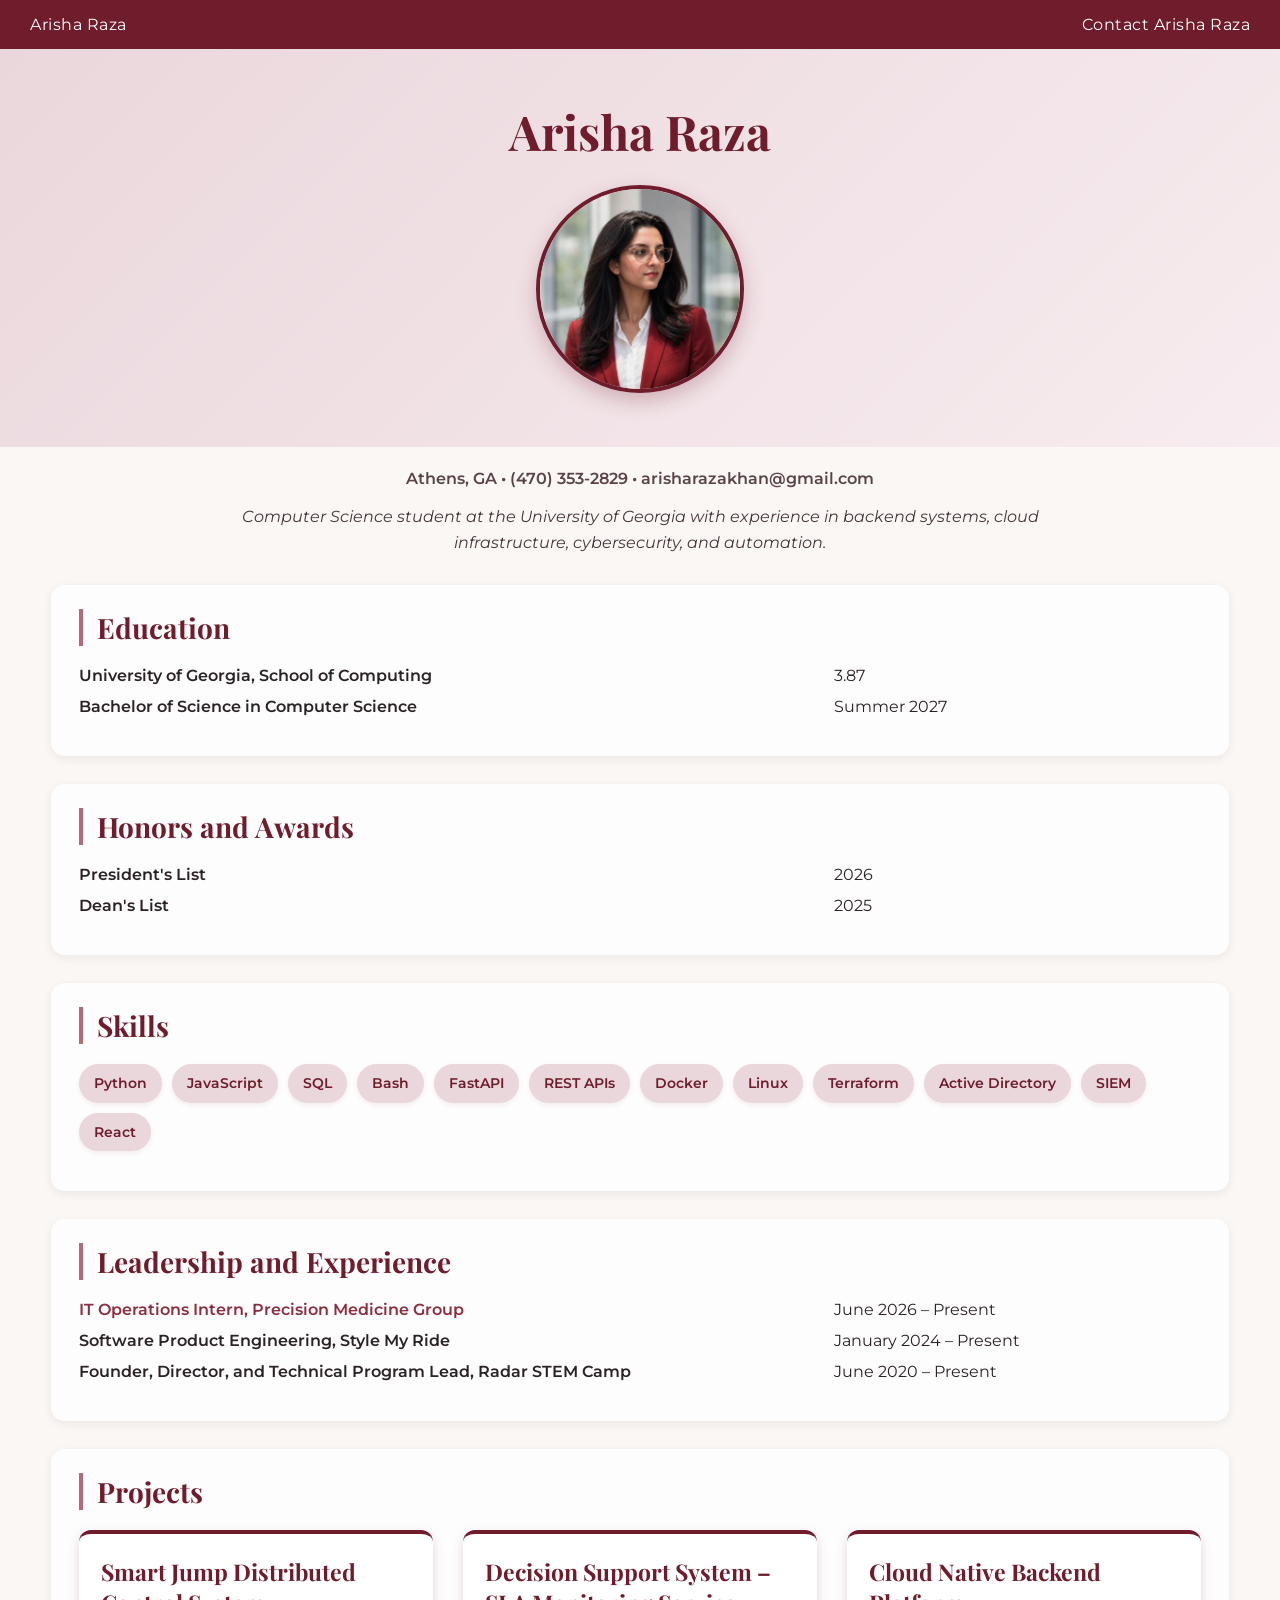
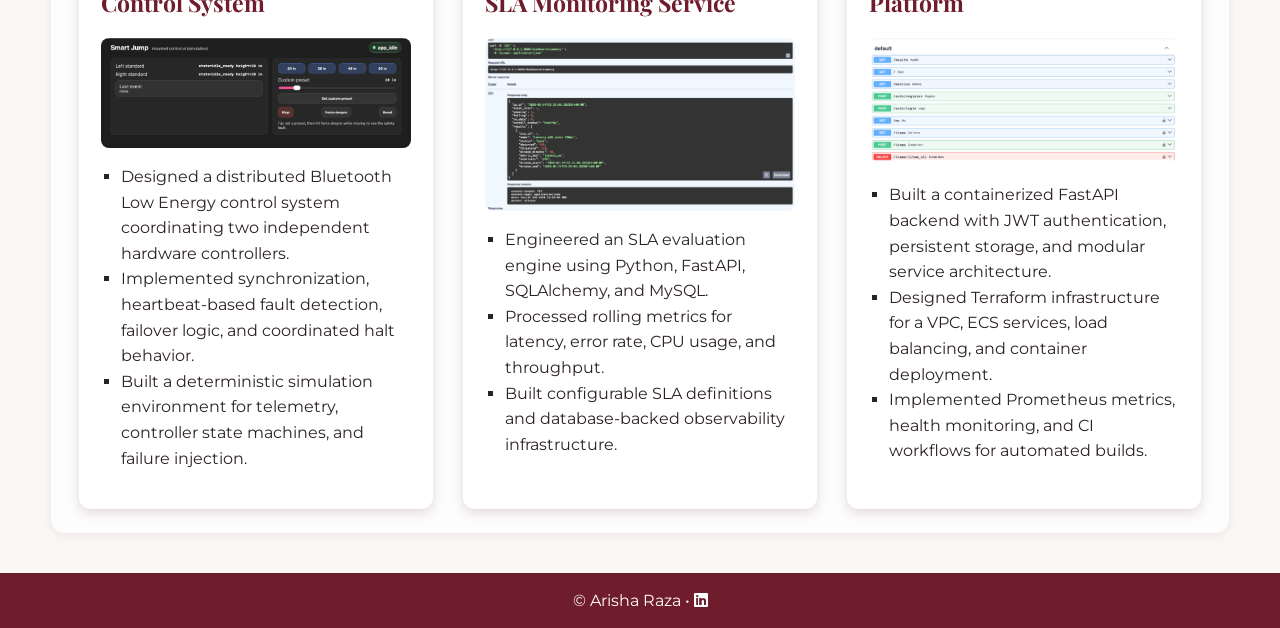
==== index.html @ 4e1336c7 "Publish personal CV website" ====
<!DOCTYPE html>
<html lang="en">

<head>
  <meta charset="UTF-8" />
  <meta name="viewport" content="width=device-width, initial-scale=1.0" />

  <link rel="stylesheet" href="css/style.css" />

  <link
    rel="stylesheet"
    href="https://cdnjs.cloudflare.com/ajax/libs/font-awesome/6.5.2/css/all.min.css"
  />

  <title>Arisha Raza</title>
</head>

<body>

  <nav>
    <p>Arisha Raza</p>
    <p>
      <a href="contact.html">Contact Arisha Raza</a>
    </p>
  </nav>

  <header>
    <h1>Arisha Raza</h1>

    <img
      src="images/headshot.jpg"
      alt="Headshot of Arisha Raza"
      width="200"
    />
  </header>

  <p class="address">
    Athens, GA &bull;
    (470) 353-2829 &bull;
    arisharazakhan@gmail.com
  </p>

  <p class="tagline">
    Computer Science student at the University of Georgia with experience in backend systems,
    cloud infrastructure, cybersecurity, and automation.
  </p>

  <hr />

  <section>
    <h3>Education</h3>

    <dl>
      <dt>University of Georgia, School of Computing</dt>
      <dd>3.87</dd>

      <dt>Bachelor of Science in Computer Science</dt>
      <dd>Summer 2027</dd>
    </dl>
  </section>

  <section>
    <h3>Honors and Awards</h3>

    <dl>
      <dt>President's List</dt>
      <dd>2026</dd>

      <dt>Dean's List</dt>
      <dd>2025</dd>
    </dl>
  </section>

  <section>
    <h3>Skills</h3>

    <ul>
      <li>Python</li>
      <li>JavaScript</li>
      <li>SQL</li>
      <li>Bash</li>
      <li>FastAPI</li>
      <li>REST APIs</li>
      <li>Docker</li>
      <li>Linux</li>
      <li>Terraform</li>
      <li>Active Directory</li>
      <li>SIEM</li>
      <li>React</li>
    </ul>
  </section>

  <section>
    <h3>Leadership and Experience</h3>

    <dl>
      <dt>
        <a href="https://www.precisionformedicine.com">
          IT Operations Intern, Precision Medicine Group
        </a>
      </dt>
      <dd>June 2026 – Present</dd>

      <dt>Software Product Engineering, Style My Ride</dt>
      <dd>January 2024 – Present</dd>

      <dt>Founder, Director, and Technical Program Lead, Radar STEM Camp</dt>
      <dd>June 2020 – Present</dd>
    </dl>
  </section>

  <section>
    <h3>Projects</h3>

    <div class="three-col">

      <div class="card">
        <h3>Smart Jump Distributed Control System</h3>

        <img
          src="images/smart-jump.jpg"
          alt="Smart Jump Distributed Control System project"
          width="300"
        />

        <ul>
          <li>
            Designed a distributed Bluetooth Low Energy control system coordinating
            two independent hardware controllers.
          </li>

          <li>
            Implemented synchronization, heartbeat-based fault detection,
            failover logic, and coordinated halt behavior.
          </li>

          <li>
            Built a deterministic simulation environment for telemetry,
            controller state machines, and failure injection.
          </li>
        </ul>
      </div>

      <div class="card">
        <h3>Decision Support System – SLA Monitoring Service</h3>

        <img
          src="images/sla-monitoring.jpg"
          alt="SLA Monitoring Service project"
          width="300"
        />

        <ul>
          <li>
            Engineered an SLA evaluation engine using Python, FastAPI,
            SQLAlchemy, and MySQL.
          </li>

          <li>
            Processed rolling metrics for latency, error rate, CPU usage,
            and throughput.
          </li>

          <li>
            Built configurable SLA definitions and database-backed
            observability infrastructure.
          </li>
        </ul>
      </div>

      <div class="card">
        <h3>Cloud Native Backend Platform</h3>

        <img
          src="images/cloud-backend.jpg"
          alt="Cloud Native Backend Platform project"
          width="300"
        />

        <ul>
          <li>
            Built a containerized FastAPI backend with JWT authentication,
            persistent storage, and modular service architecture.
          </li>

          <li>
            Designed Terraform infrastructure for a VPC, ECS services,
            load balancing, and container deployment.
          </li>

          <li>
            Implemented Prometheus metrics, health monitoring, and CI workflows
            for automated builds.
          </li>
        </ul>
      </div>

    </div>
  </section>

  <footer>
    <p>
      &copy;
      <a href="contact.html">Arisha Raza</a>

      &bull;

      <a
        href="https://www.linkedin.com/in/arisha-raza-7987141b3"
        target="_blank"
        rel="noopener noreferrer"
      >
        <i class="fa-brands fa-linkedin"></i>
      </a>
    </p>
  </footer>

</body>

</html>
---- css/style.css ----
@import url('https://fonts.googleapis.com/css2?family=Montserrat:wght@400;600;700&family=Playfair+Display:wght@600;700&display=swap');

body {
  margin: 0;
  font-family: "Montserrat", sans-serif;
  background-color: #faf7f5;
  color: #2b2224;
}

/**************** Nav Section ****************/
nav {
  display: flex;
  justify-content: space-between;
  align-items: center;
  background-color: #6F1D2C;
  color: white;
  padding: 15px 30px;
  letter-spacing: 0.5px;
  box-shadow: 0 2px 8px rgba(76, 24, 35, 0.18);
}

nav p {
  margin: 0;
}

nav a {
  color: white;
  text-decoration: none;
  position: relative;
  transition: color 0.2s ease;
}

nav a:hover {
  color: #ead7dc;
}

nav a::after {
  content: "";
  position: absolute;
  left: 0;
  bottom: -4px;
  width: 0;
  height: 2px;
  background-color: #ead7dc;
  transition: width 0.25s ease;
}

nav a:hover::after {
  width: 100%;
}

/**************** Footer Section ****************/
footer {
  display: flex;
  justify-content: center;
  align-items: center;
  background-color: #6F1D2C;
  color: white;
  padding: 18px;
  margin-top: 40px;
}

footer p {
  margin: 0;
}

footer a {
  color: white;
  text-decoration: none;
  transition: color 0.2s ease;
}

footer a:hover {
  color: #ead7dc;
}

/**************** Splash Page ****************/
header {
  text-align: center;
  background: linear-gradient(135deg, #ead7dc, #f7ecef);
  padding: 50px 20px;
}

header h1 {
  font-family: "Playfair Display", serif;
  font-size: 48px;
  color: #6F1D2C;
  margin: 0 0 22px 0;
}

header img {
  width: 200px;
  height: 200px;
  object-fit: cover;
  border: 4px solid #6F1D2C;
  border-radius: 50%;
  box-shadow: 0 8px 20px rgba(111, 29, 44, 0.25);
  transition: transform 0.3s ease, box-shadow 0.3s ease;
}

header img:hover {
  transform: scale(1.03);
  box-shadow: 0 12px 28px rgba(111, 29, 44, 0.3);
}

.address {
  text-align: center;
  font-weight: 600;
  color: #5a4449;
  margin-top: 22px;
}

.tagline {
  text-align: center;
  max-width: 800px;
  margin: 15px auto 30px auto;
  padding: 0 20px;
  line-height: 1.6;
  font-style: italic;
  color: #47373b;
}

/**************** Sections ****************/
hr {
  display: none;
}

section {
  width: 92%;
  max-width: 1350px;
  margin: 28px auto;
  padding: 24px 28px;
  background-color: rgba(255, 255, 255, 0.78);
  border-radius: 14px;
  box-shadow: 0 3px 10px rgba(76, 24, 35, 0.07);
  box-sizing: border-box;
}

section h3 {
  font-family: "Playfair Display", serif;
  color: #6F1D2C;
  font-size: 28px;
  margin: 0 0 20px 0;
  padding-left: 14px;
  border-left: 4px solid #B56A7A;
}

section dl {
  display: grid;
  grid-template-columns: 2fr 1fr;
  gap: 12px 20px;
}

section dt {
  font-weight: 600;
}

section dd {
  margin: 0;
}

section ul {
  line-height: 1.6;
  list-style-type: square;
}

section a {
  color: #8B2E3F;
  text-decoration: none;
  transition: color 0.2s ease;
}

section a:hover {
  color: #B56A7A;
  text-decoration: underline;
}

/**************** Skills ****************/
section:nth-of-type(3) ul {
  display: flex;
  flex-wrap: wrap;
  gap: 10px;
  list-style: none;
  padding: 0;
}

section:nth-of-type(3) li {
  background-color: #ead7dc;
  color: #6F1D2C;
  padding: 8px 15px;
  border-radius: 20px;
  font-weight: 600;
  font-size: 14px;
  box-shadow: 0 2px 5px rgba(111, 29, 44, 0.08);
  transition:
    transform 0.2s ease,
    background-color 0.2s ease,
    box-shadow 0.2s ease;
}

section:nth-of-type(3) li:hover {
  transform: translateY(-2px);
  background-color: #dfc1c8;
  box-shadow: 0 4px 10px rgba(111, 29, 44, 0.14);
}

/**************** Projects ****************/
.three-col {
  display: grid;
  grid-template-columns: repeat(3, minmax(0, 1fr));
  gap: 30px;
}

.card {
  background-color: #ffffff;
  padding: 22px;
  border-radius: 12px;
  border-top: 4px solid #6F1D2C;
  box-shadow: 0 4px 12px rgba(76, 24, 35, 0.16);
  transition:
    transform 0.25s ease,
    box-shadow 0.25s ease;
}

.card:hover {
  transform: translateY(-6px);
  box-shadow: 0 10px 24px rgba(76, 24, 35, 0.22);
}

.card h3 {
  margin-top: 0;
  font-size: 23px;
  padding-left: 0;
  border-left: none;
}

.card img {
  width: 100%;
  height: auto;
  max-height: 280px;
  object-fit: contain;
  display: block;
  margin: 0 auto 15px auto;
  border-radius: 8px;
}

.card ul {
  padding-left: 20px;
}

/**************** Contact Page ****************/
.one-col {
  display: grid;
  grid-template-columns: 1fr;
  width: 80%;
  max-width: 600px;
  margin: 40px auto;
  gap: 15px;
}

input {
  padding: 12px;
  font-size: 16px;
  font-family: "Montserrat", sans-serif;
  border: 1px solid #c9aeb5;
  border-radius: 7px;
  background-color: white;
}

textarea {
  padding: 12px;
  font-size: 16px;
  font-family: "Montserrat", sans-serif;
  border: 1px solid #c9aeb5;
  border-radius: 7px;
  background-color: white;
  min-height: 150px;
  resize: vertical;
}

input:focus,
textarea:focus {
  outline: 2px solid #B56A7A;
  border-color: #6F1D2C;
}

/**************** Responsiveness ****************/
@media (max-width: 680px) {

  nav,
  .three-col {
    flex-direction: column;
    grid-template-columns: 1fr;
  }

  nav {
    text-align: center;
    gap: 10px;
    padding: 18px;
  }

  .three-col {
    width: 100%;
    margin: 0 auto;
  }

  header {
    padding: 40px 15px;
  }

  header h1 {
    font-size: 38px;
  }

  header img {
    width: 165px;
    height: 165px;
  }

  section {
    width: 90%;
    padding: 20px;
  }

  section dl {
    grid-template-columns: 1fr;
  }

  .card {
    width: auto;
  }

  .one-col {
    width: 90%;
  }
}
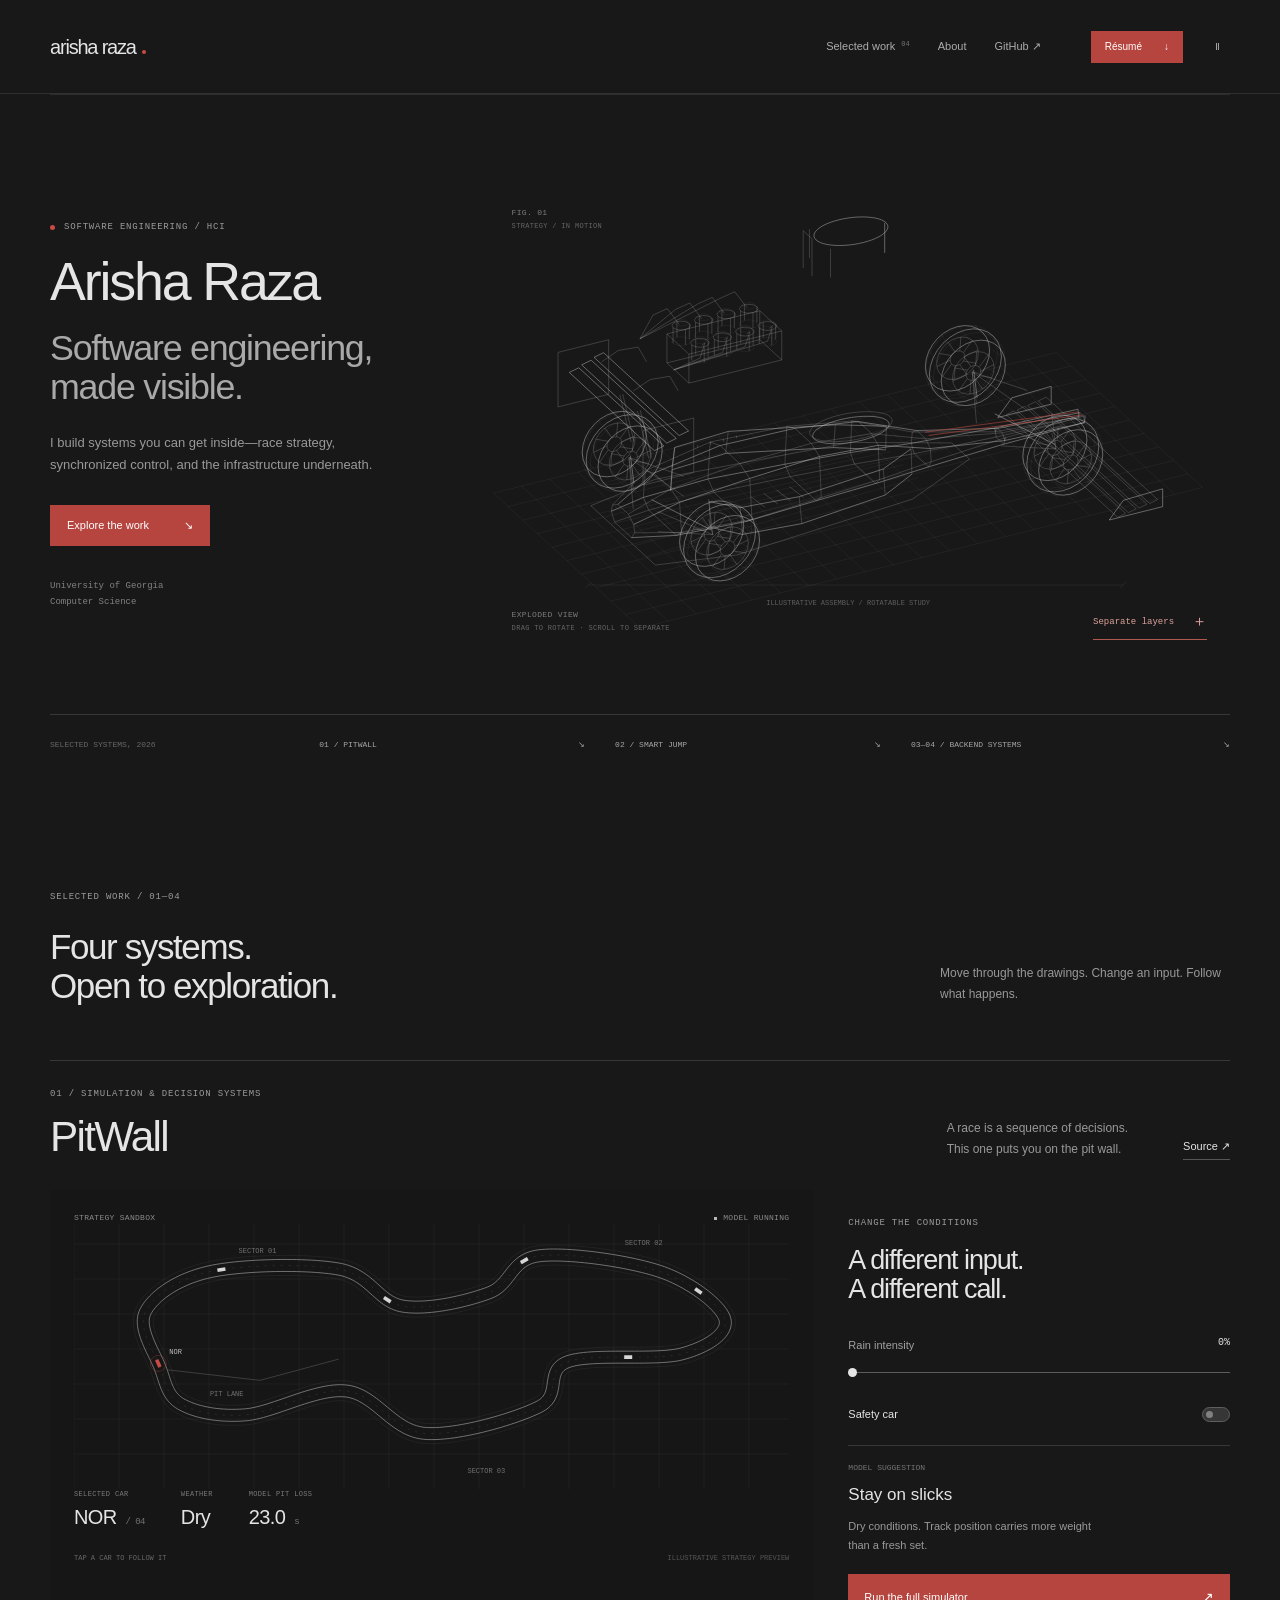
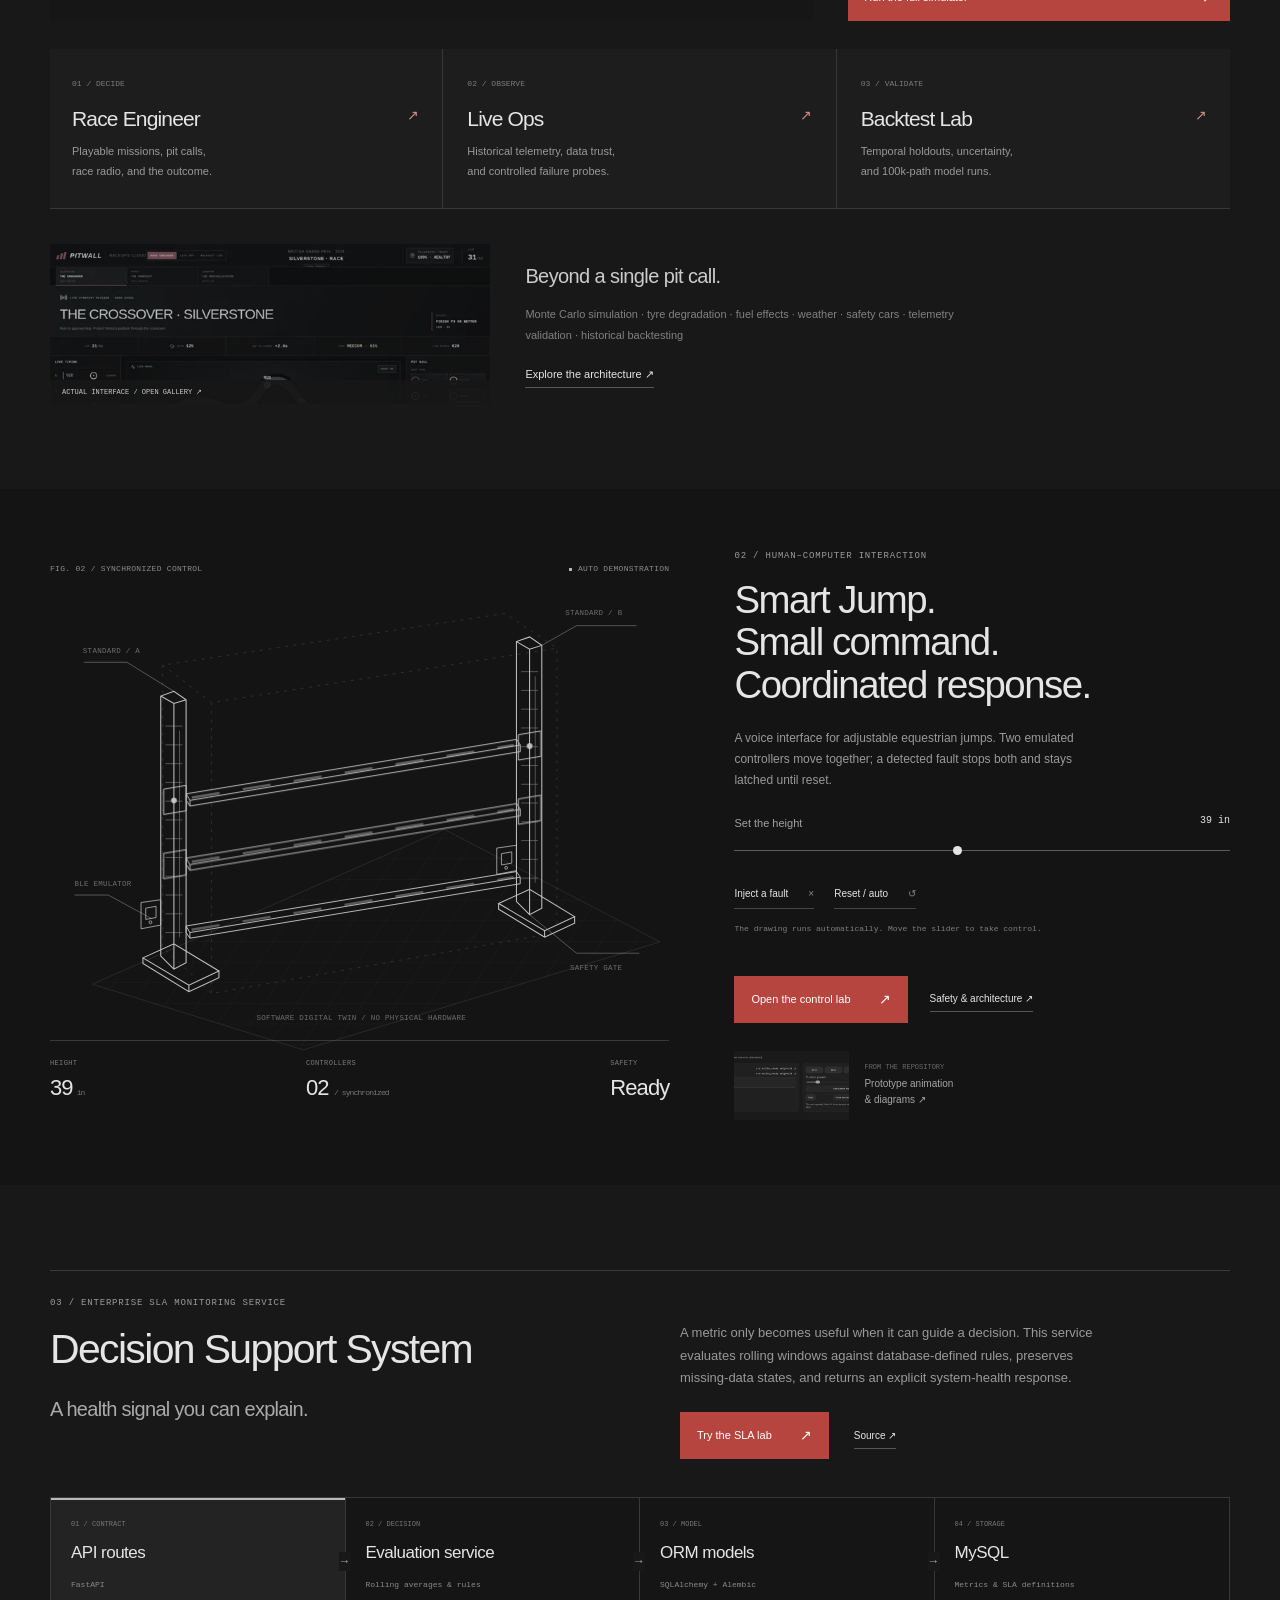
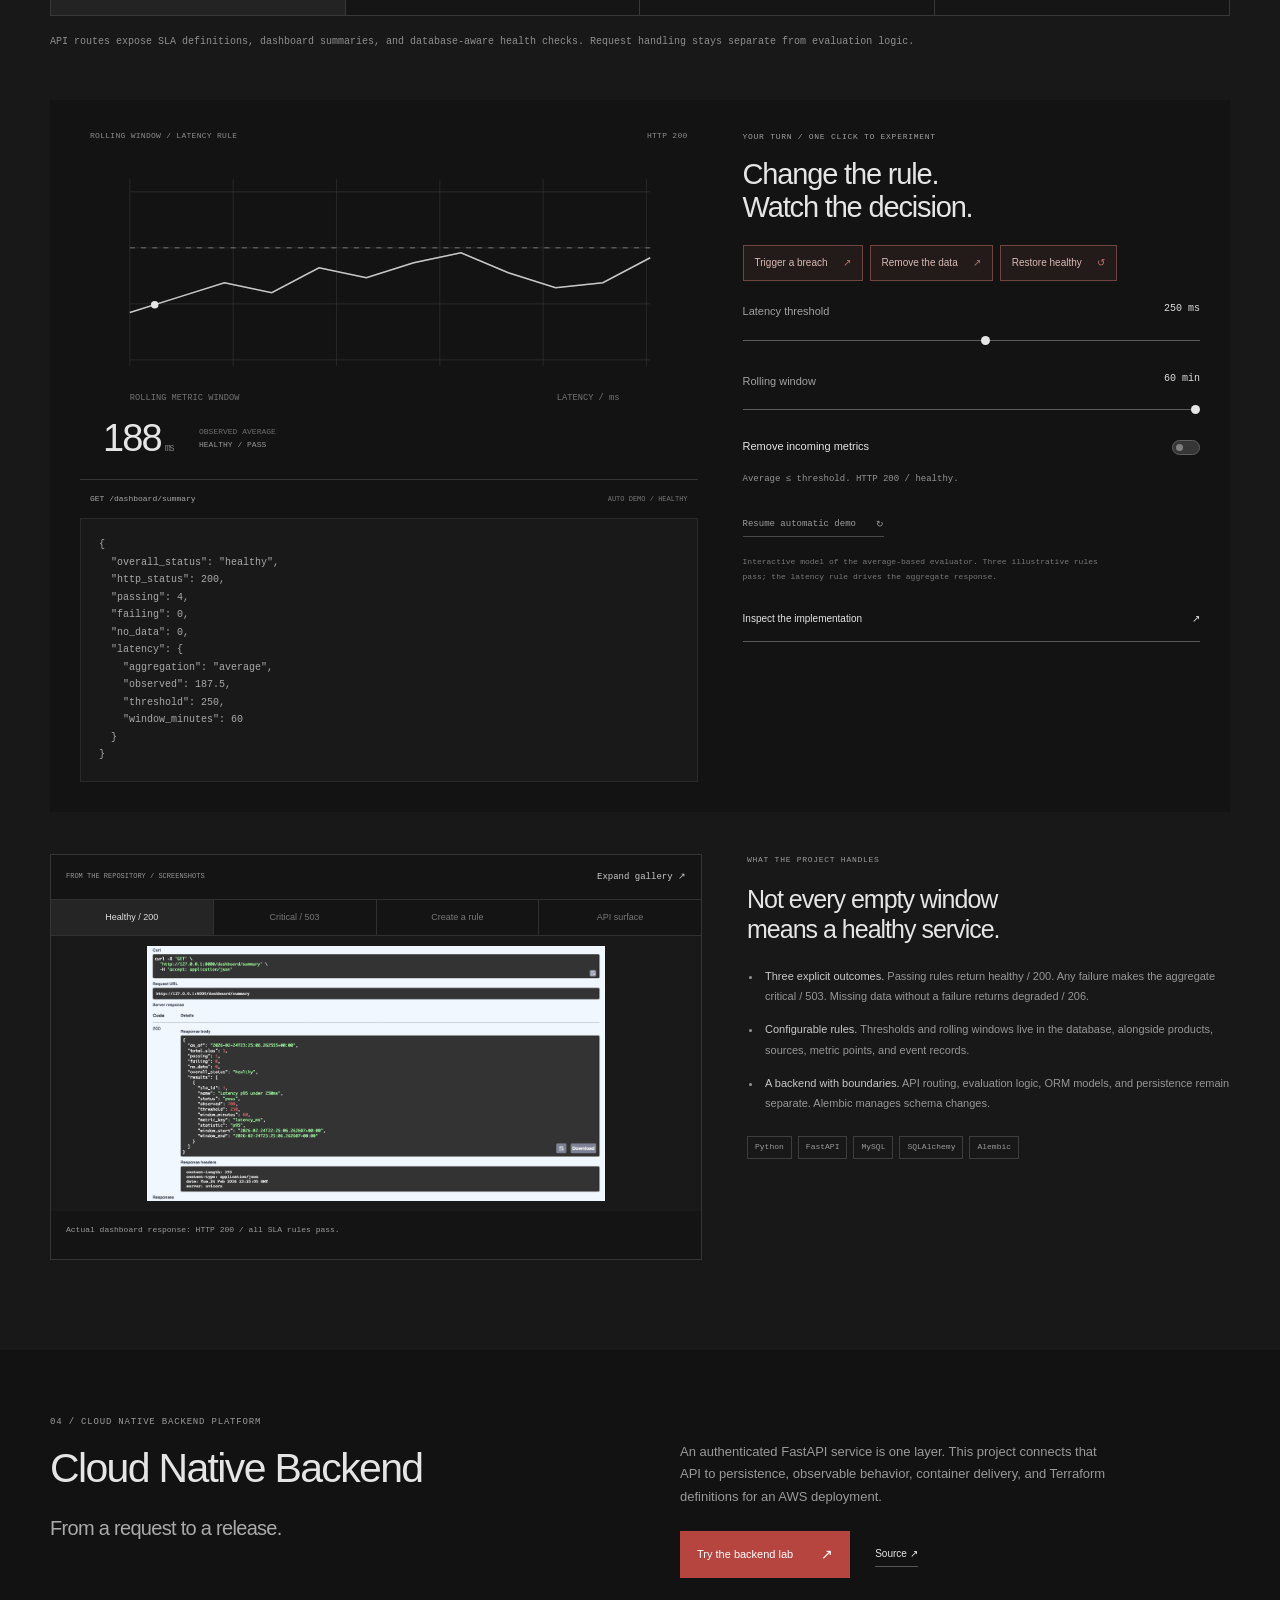
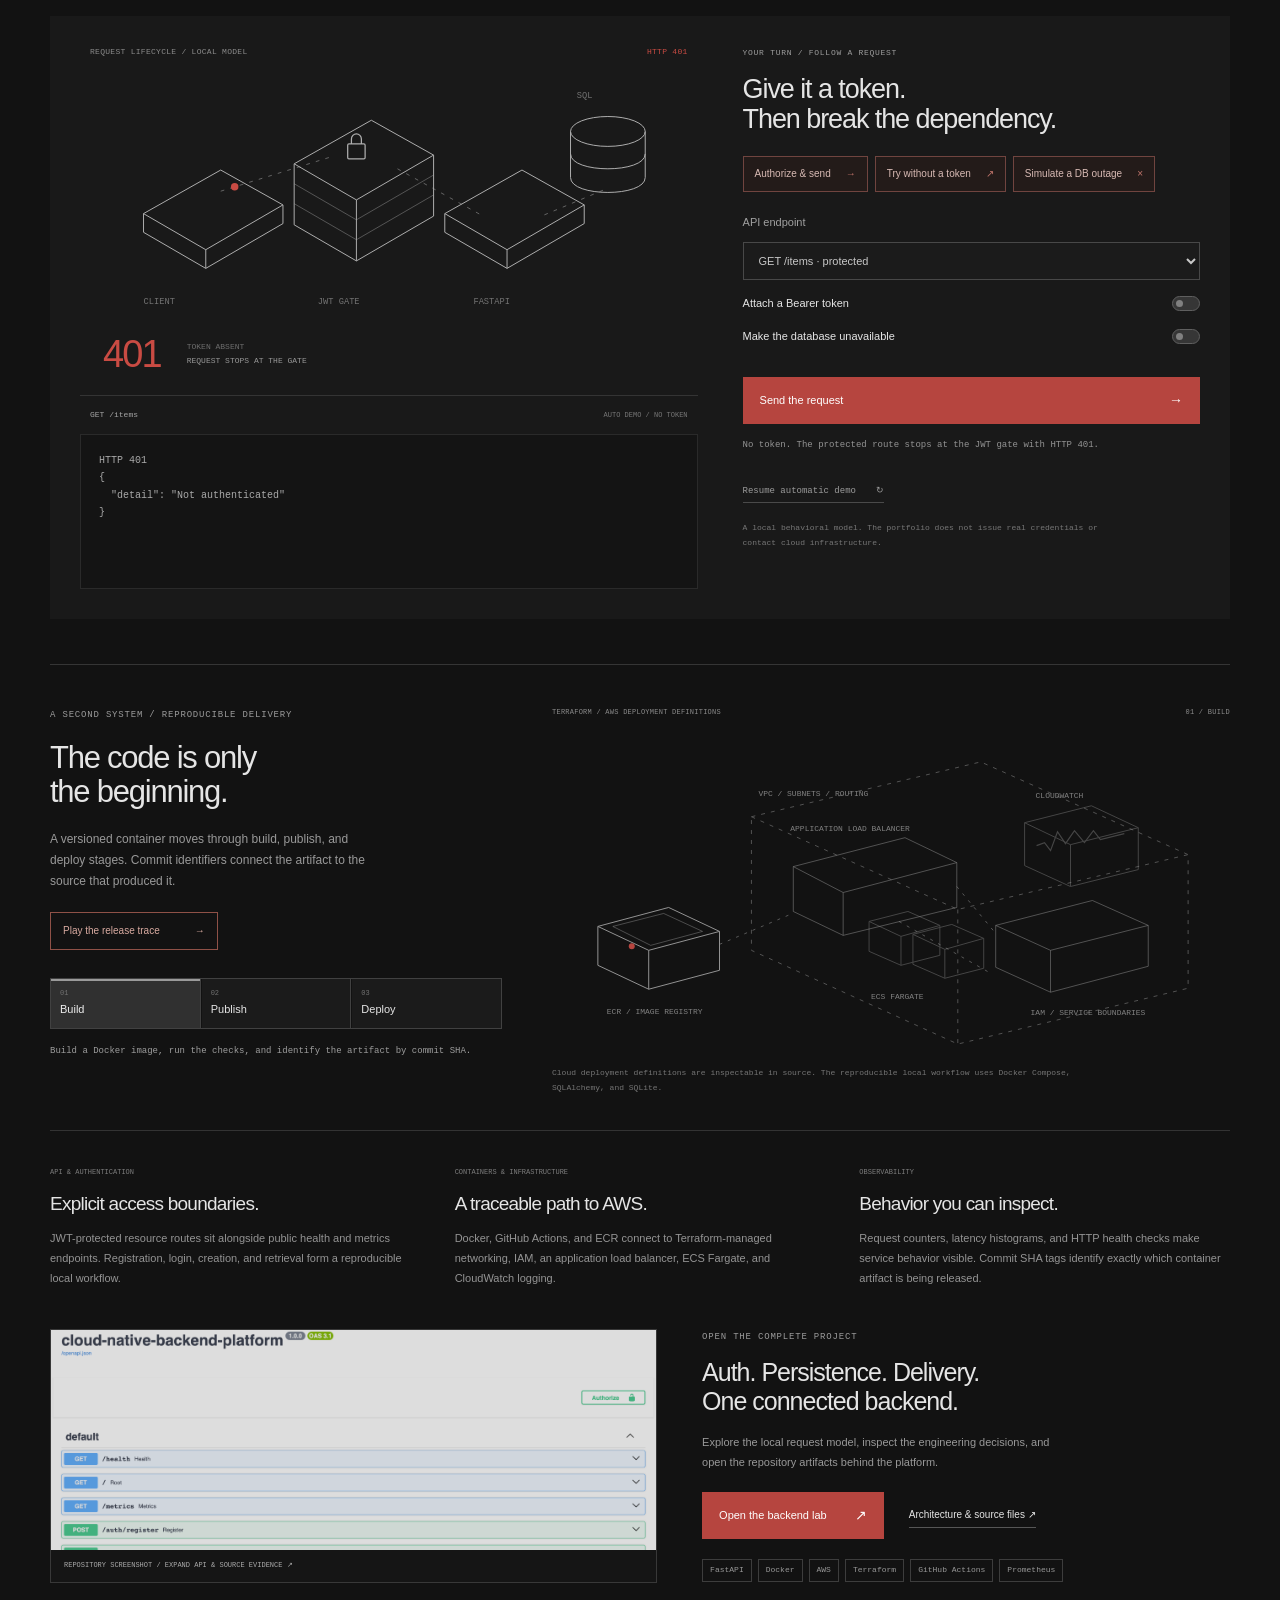
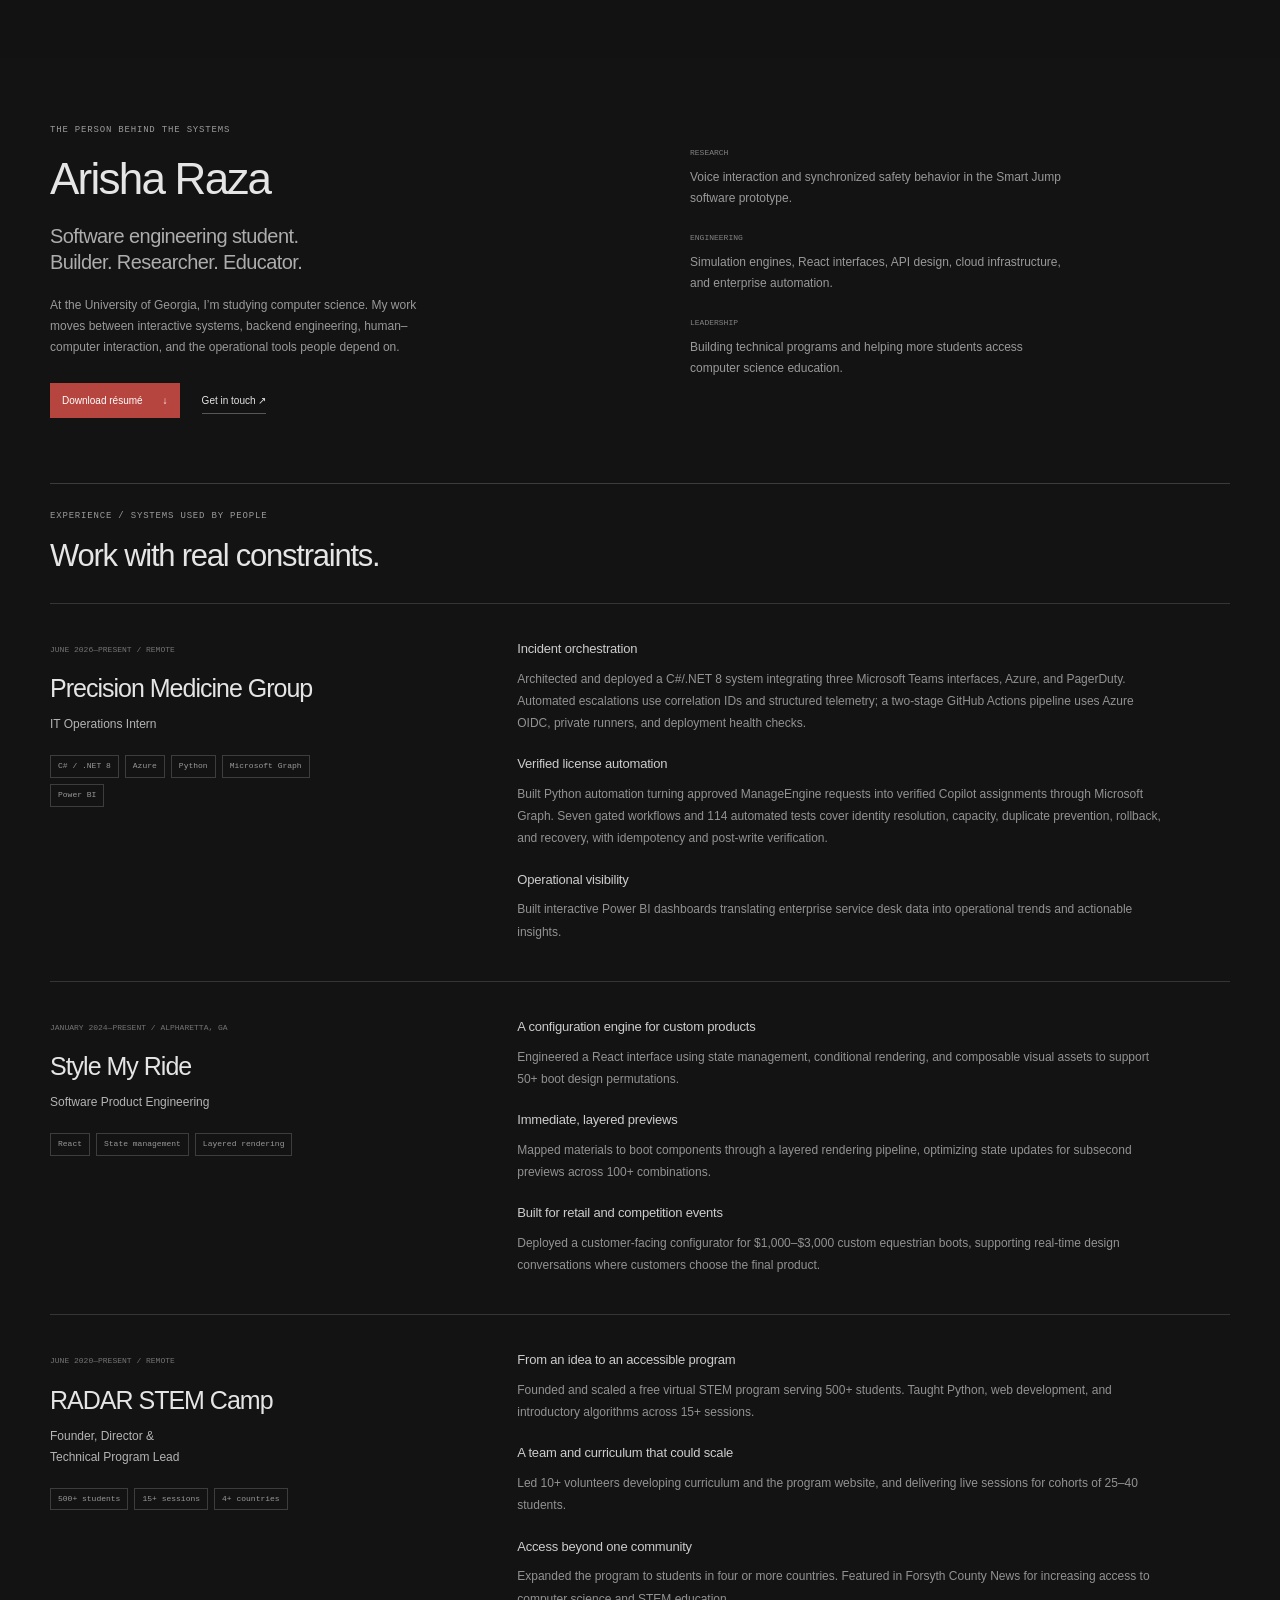
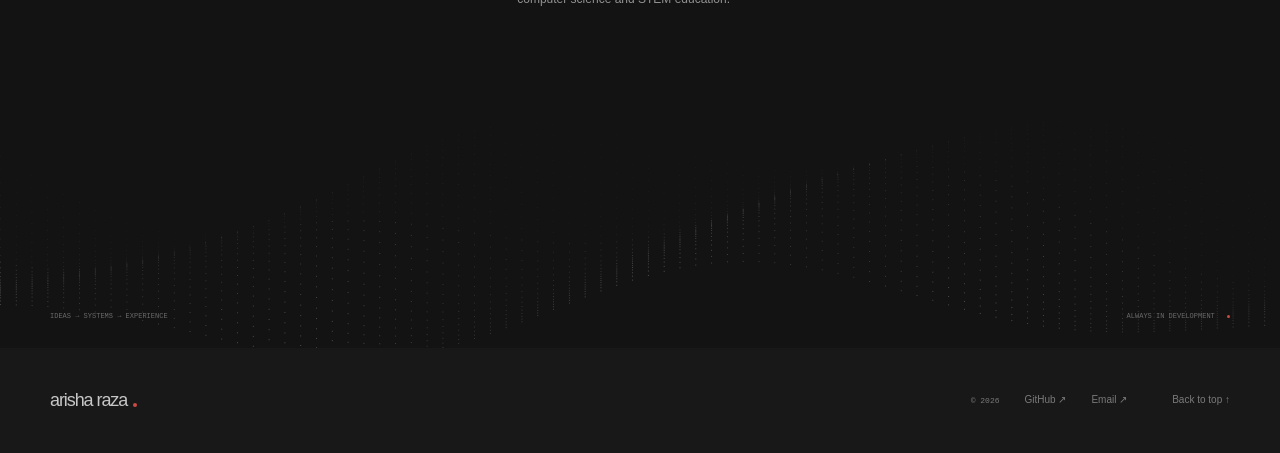
==== commit 06c1719a: "Publish interactive engineering portfolio with four project labs" ====
--- a/index.html
+++ b/index.html
@@ -1,220 +1,75 @@
-<!DOCTYPE html>
-<html lang="en">
-
-<head>
-  <meta charset="UTF-8" />
-  <meta name="viewport" content="width=device-width, initial-scale=1.0" />
-
-  <link rel="stylesheet" href="css/style.css" />
-
-  <link
-    rel="stylesheet"
-    href="https://cdnjs.cloudflare.com/ajax/libs/font-awesome/6.5.2/css/all.min.css"
-  />
-
-  <title>Arisha Raza</title>
-</head>
-
-<body>
-
-  <nav>
-    <p>Arisha Raza</p>
-    <p>
-      <a href="contact.html">Contact Arisha Raza</a>
-    </p>
-  </nav>
-
-  <header>
-    <h1>Arisha Raza</h1>
-
-    <img
-      src="images/headshot.jpg"
-      alt="Headshot of Arisha Raza"
-      width="200"
-    />
-  </header>
-
-  <p class="address">
-    Athens, GA &bull;
-    (470) 353-2829 &bull;
-    arisharazakhan@gmail.com
-  </p>
-
-  <p class="tagline">
-    Computer Science student at the University of Georgia with experience in backend systems,
-    cloud infrastructure, cybersecurity, and automation.
-  </p>
-
-  <hr />
-
-  <section>
-    <h3>Education</h3>
-
-    <dl>
-      <dt>University of Georgia, School of Computing</dt>
-      <dd>3.87</dd>
-
-      <dt>Bachelor of Science in Computer Science</dt>
-      <dd>Summer 2027</dd>
-    </dl>
-  </section>
-
-  <section>
-    <h3>Honors and Awards</h3>
-
-    <dl>
-      <dt>President's List</dt>
-      <dd>2026</dd>
-
-      <dt>Dean's List</dt>
-      <dd>2025</dd>
-    </dl>
-  </section>
-
-  <section>
-    <h3>Skills</h3>
-
-    <ul>
-      <li>Python</li>
-      <li>JavaScript</li>
-      <li>SQL</li>
-      <li>Bash</li>
-      <li>FastAPI</li>
-      <li>REST APIs</li>
-      <li>Docker</li>
-      <li>Linux</li>
-      <li>Terraform</li>
-      <li>Active Directory</li>
-      <li>SIEM</li>
-      <li>React</li>
-    </ul>
-  </section>
-
-  <section>
-    <h3>Leadership and Experience</h3>
-
-    <dl>
-      <dt>
-        <a href="https://www.precisionformedicine.com">
-          IT Operations Intern, Precision Medicine Group
-        </a>
-      </dt>
-      <dd>June 2026 – Present</dd>
-
-      <dt>Software Product Engineering, Style My Ride</dt>
-      <dd>January 2024 – Present</dd>
-
-      <dt>Founder, Director, and Technical Program Lead, Radar STEM Camp</dt>
-      <dd>June 2020 – Present</dd>
-    </dl>
-  </section>
-
-  <section>
-    <h3>Projects</h3>
-
-    <div class="three-col">
-
-      <div class="card">
-        <h3>Smart Jump Distributed Control System</h3>
-
-        <img
-          src="images/smart-jump.jpg"
-          alt="Smart Jump Distributed Control System project"
-          width="300"
-        />
-
-        <ul>
-          <li>
-            Designed a distributed Bluetooth Low Energy control system coordinating
-            two independent hardware controllers.
-          </li>
-
-          <li>
-            Implemented synchronization, heartbeat-based fault detection,
-            failover logic, and coordinated halt behavior.
-          </li>
-
-          <li>
-            Built a deterministic simulation environment for telemetry,
-            controller state machines, and failure injection.
-          </li>
-        </ul>
-      </div>
-
-      <div class="card">
-        <h3>Decision Support System – SLA Monitoring Service</h3>
-
-        <img
-          src="images/sla-monitoring.jpg"
-          alt="SLA Monitoring Service project"
-          width="300"
-        />
-
-        <ul>
-          <li>
-            Engineered an SLA evaluation engine using Python, FastAPI,
-            SQLAlchemy, and MySQL.
-          </li>
-
-          <li>
-            Processed rolling metrics for latency, error rate, CPU usage,
-            and throughput.
-          </li>
-
-          <li>
-            Built configurable SLA definitions and database-backed
-            observability infrastructure.
-          </li>
-        </ul>
-      </div>
-
-      <div class="card">
-        <h3>Cloud Native Backend Platform</h3>
-
-        <img
-          src="images/cloud-backend.jpg"
-          alt="Cloud Native Backend Platform project"
-          width="300"
-        />
-
-        <ul>
-          <li>
-            Built a containerized FastAPI backend with JWT authentication,
-            persistent storage, and modular service architecture.
-          </li>
-
-          <li>
-            Designed Terraform infrastructure for a VPC, ECS services,
-            load balancing, and container deployment.
-          </li>
-
-          <li>
-            Implemented Prometheus metrics, health monitoring, and CI workflows
-            for automated builds.
-          </li>
-        </ul>
-      </div>
-
-    </div>
-  </section>
-
-  <footer>
-    <p>
-      &copy;
-      <a href="contact.html">Arisha Raza</a>
-
-      &bull;
-
-      <a
-        href="https://www.linkedin.com/in/arisha-raza-7987141b3"
-        target="_blank"
-        rel="noopener noreferrer"
-      >
-        <i class="fa-brands fa-linkedin"></i>
-      </a>
-    </p>
-  </footer>
-
-</body>
-
-</html>+<!doctype html>
+<html lang="en">
+<head>
+  <meta charset="UTF-8"><meta name="viewport" content="width=device-width, initial-scale=1">
+  <meta name="theme-color" content="#171819"><meta name="description" content="Arisha Raza — software engineering, simulation, and human–computer interaction. Explore four working systems.">
+  <title>Arisha Raza — Engineering, made visible.</title>
+  <link rel="icon" href="data:image/svg+xml,%3Csvg xmlns='http://www.w3.org/2000/svg' viewBox='0 0 64 64'%3E%3Crect width='64' height='64' fill='%23171819'/%3E%3Ctext x='32' y='42' text-anchor='middle' fill='%23e4e5e1' font-family='Arial' font-size='28'%3Ear%3C/text%3E%3C/svg%3E">
+  <link rel="stylesheet" href="project-experiences.css"><link rel="stylesheet" href="workshop.css">
+</head>
+<body>
+<a class="skip" href="#work">Skip to projects</a>
+<header class="site-header wrap"><a class="wordmark" href="#top">arisha raza<span class="tiny-dot"></span></a><nav aria-label="Main navigation"><a href="#work">Selected work <sup>04</sup></a><a href="#about">About</a><a href="https://github.com/arisharazakhan-cpu" target="_blank" rel="noopener">GitHub ↗</a></nav><a class="resume-link" href="assets/Arisha-Raza-Resume.pdf" download>Résumé <span>↓</span></a><button id="pause-motion" class="motion-switch" aria-label="Pause motion" aria-pressed="false">Ⅱ</button></header>
+<main id="top">
+<section class="hero wrap" aria-labelledby="hero-title">
+  <div class="hero-copy"><p class="eyebrow"><span class="tiny-dot"></span> SOFTWARE ENGINEERING / HCI</p><h1 id="hero-title">Arisha Raza<span class="hero-profession">Software engineering,<br>made visible.</span></h1><p>I build systems you can get inside—race strategy, synchronized control, and the infrastructure underneath.</p><a class="light-button" href="#work">Explore the work <span>↘</span></a><div class="hero-note"><span>University of Georgia</span><span>Computer Science</span></div></div>
+  <div class="hero-drawing interactive-drawing" id="car-stage" tabindex="0" role="img" aria-label="Interactive wireframe race car. Move your pointer or drag to rotate. Arrow keys rotate; plus and minus explode or assemble its layers."><canvas id="car-canvas" width="900" height="620"></canvas><div class="drawing-corner top-left"><span>FIG. 01</span><b>STRATEGY / IN MOTION</b></div><div class="drawing-corner bottom-left"><span id="car-view-label">ASSEMBLY VIEW</span><b>DRAG TO ROTATE · SCROLL TO SEPARATE</b></div><button id="explode-car" class="diagram-control" aria-pressed="false">Separate layers <span>＋</span></button></div>
+  <div class="hero-baseline"><span>SELECTED SYSTEMS, 2026</span><a href="#pitwall">01 / PITWALL <span>↘</span></a><a href="#smartjump">02 / SMART JUMP <span>↘</span></a><a href="#systems">03—04 / BACKEND SYSTEMS <span>↘</span></a></div>
+</section>
+<section class="work-heading wrap" id="work"><p class="eyebrow">SELECTED WORK / 01—04</p><h2>Four systems.<br>Open to exploration.</h2><p>Move through the drawings. Change an input. Follow what happens.</p></section>
+<section class="pitwall-section wrap project-section" id="pitwall" aria-labelledby="pitwall-heading">
+  <div class="section-top"><div><p class="eyebrow">01 / SIMULATION & DECISION SYSTEMS</p><h2 id="pitwall-heading">PitWall</h2></div><p>A race is a sequence of decisions.<br>This one puts you on the pit wall.</p><a class="text-link" href="https://github.com/arisharazakhan-cpu/pitwall-race-strategy-simulator" target="_blank" rel="noopener">Source ↗</a></div>
+  <div class="race-workbench">
+    <div class="track-drawing" id="track-stage"><div class="diagram-heading"><span>STRATEGY SANDBOX</span><span class="live-indicator">MODEL RUNNING</span></div><canvas id="track-canvas" width="1000" height="410" tabindex="0" role="img" aria-label="Animated race circuit. Cars respond to your selection and conditions. Use left and right arrows to select a car."></canvas><div class="track-readouts"><div><small>SELECTED CAR</small><strong id="race-driver">NOR <span>/ 04</span></strong></div><div><small>WEATHER</small><strong id="weather-value">Dry</strong></div><div><small>MODEL PIT LOSS</small><strong id="pit-loss">23.0 <span>s</span></strong></div></div><div class="track-instruction">TAP A CAR TO FOLLOW IT <span>ILLUSTRATIVE STRATEGY PREVIEW</span></div></div>
+    <div class="strategy-inputs"><p class="eyebrow">CHANGE THE CONDITIONS</p><h3>A different input.<br>A different call.</h3><label for="rain-control">Rain intensity <output id="rain-output">0%</output></label><input id="rain-control" type="range" min="0" max="100" value="0"><label class="check-label" for="safety-control"><span>Safety car</span><input id="safety-control" type="checkbox"><i aria-hidden="true"></i></label><div class="strategy-call"><small>MODEL SUGGESTION</small><strong id="compound-suggestion">Stay on slicks</strong><p id="strategy-explanation">Dry conditions. Track position carries more weight than a fresh set.</p></div><button class="line-button engage-button" data-mode="game">Run the full simulator <span>↗</span></button></div>
+  </div>
+  <div class="workspace-links"><button data-mode="game"><span>01 / DECIDE</span><h3>Race Engineer <b>↗</b></h3><p>Playable missions, pit calls,<br>race radio, and the outcome.</p></button><button data-mode="live"><span>02 / OBSERVE</span><h3>Live Ops <b>↗</b></h3><p>Historical telemetry, data trust,<br>and controlled failure probes.</p></button><button data-mode="backtest"><span>03 / VALIDATE</span><h3>Backtest Lab <b>↗</b></h3><p>Temporal holdouts, uncertainty,<br>and 100k-path model runs.</p></button></div>
+  <div class="project-evidence"><button class="evidence-preview" data-project="1" data-view="gallery"><img src="assets/pitwall-preview.webp" loading="lazy" width="550" height="300" alt="Actual PitWall Race Engineer project interface"><span>ACTUAL INTERFACE / OPEN GALLERY ↗</span></button><div><p>Beyond a single pit call.</p><span>Monte Carlo simulation · tyre degradation · fuel effects · weather · safety cars · telemetry validation · historical backtesting</span><button class="text-link" data-project="1" data-view="engineering">Explore the architecture ↗</button></div></div>
+</section>
+<section class="jump-section project-section" id="smartjump" aria-labelledby="jump-heading"><div class="wrap jump-layout">
+  <div class="jump-illustration" id="jump-stage"><div class="diagram-heading"><span>FIG. 02 / SYNCHRONIZED CONTROL</span><span id="jump-status" class="live-indicator">AUTO DEMONSTRATION</span></div>
+    <svg class="jump-blueprint" viewBox="0 0 660 490" role="img" aria-label="Animated three-rail equestrian jump with two synchronized emulated controllers">
+      <defs><pattern id="ground-grid" width="35" height="22" patternUnits="userSpaceOnUse" patternTransform="skewX(-34)"><path d="M35 0H0V22" fill="none" stroke="currentColor" stroke-width=".5"/></pattern><pattern id="rail-mark" width="48" height="12" patternUnits="userSpaceOnUse"><path d="M0 6H25" stroke="currentColor" stroke-width="3"/></pattern></defs>
+      <g opacity=".12"><path d="M45 420L420 255 650 375 270 490Z" fill="url(#ground-grid)" stroke="currentColor"/></g>
+      <g class="safety-envelope" fill="none" stroke="currentColor" stroke-dasharray="3 6" opacity=".17"><path d="M120 380V80L485 25 540 62V365L172 430Z M120 80L172 120 540 62 M172 120V430"/></g>
+      <g class="jump-stand" fill="none" stroke="currentColor" stroke-width="1.1"><path d="M118 390V113L132 108 145 117V397L132 404Z M118 113L132 121 145 117 M132 121V404 M99 392L132 377 180 406 148 421Z M99 392V398L148 428 180 413V406 M148 421V428"/><path d="M497 332V55L511 50 524 59V339L511 346Z M497 55L511 63 524 59 M511 63V346 M478 334L511 319 559 348 527 363Z M478 334V340L527 370 559 355V348 M527 363V370"/></g>
+      <g class="actuator-detail" fill="none" stroke="currentColor" stroke-width=".7" opacity=".55"><path d="M138 150V370 M517 92V312"/><path d="M123 145H141 M123 165H141 M123 185H141 M123 205H141 M123 225H141 M123 245H141 M123 265H141 M123 285H141 M123 305H141 M123 325H141 M123 345H141 M123 365H141 M502 87H520 M502 107H520 M502 127H520 M502 147H520 M502 167H520 M502 187H520 M502 207H520 M502 227H520 M502 247H520 M502 267H520 M502 287H520 M502 307H520"/></g>
+      <g class="jump-moving middle-rail" fill="none" stroke="currentColor"><path d="M145 289L497 231 501 237 149 296Z M145 289V296L149 302 501 244V237 M149 296V302"/><path d="M151 293L494 237" stroke-width="2.5" stroke-dasharray="30 25" opacity=".45"/><path d="M121 284L145 280V307L121 311Z M499 226L523 222V249L499 253Z"/></g>
+      <g class="jump-moving top-rail" fill="none" stroke="currentColor"><path d="M145 223L497 165 501 171 149 230Z M145 223V230L149 236 501 178V171 M149 230V236"/><path d="M151 227L494 171" stroke-width="2.5" stroke-dasharray="30 25" opacity=".45"/><path d="M121 218L145 214V241L121 245Z M499 160L523 156V183L499 187Z"/><circle class="sensor" cx="132" cy="230" r="3"/><circle class="sensor" cx="511" cy="172" r="3"/></g>
+      <g fill="none" stroke="currentColor"><path d="M145 358L497 300 501 306 149 365Z M145 358V365L149 371 501 313V306 M149 365V371"/><path d="M151 362L494 306" stroke-width="2.5" stroke-dasharray="30 25" opacity=".4"/></g>
+      <g class="controller-boxes" fill="none" stroke="currentColor" stroke-width=".8"><path d="M97 333L118 330V357L97 361Z M476 275L497 272V299L476 303Z M102 339L113 337V349L102 351Z M481 281L492 279V291L481 293Z"/><circle cx="107" cy="354" r="1.5"/><circle cx="486" cy="296" r="1.5"/></g>
+      <g class="blueprint-labels"><path d="M132 108L82 77H36 M524 59L561 38H625 M108 350L62 325H26 M511 346L561 387H628" fill="none" stroke="currentColor" opacity=".4"/><text x="35" y="67">STANDARD / A</text><text x="549" y="27">STANDARD / B</text><text x="26" y="315">BLE EMULATOR</text><text x="554" y="405">SAFETY GATE</text><text x="220" y="458">SOFTWARE DIGITAL TWIN / NO PHYSICAL HARDWARE</text></g>
+    </svg><div class="jump-metrics"><span><small>HEIGHT</small><strong id="jump-height">36<span> in</span></strong></span><span><small>CONTROLLERS</small><strong>02 <span>/ synchronized</span></strong></span><span><small>SAFETY</small><strong id="jump-safety">Ready</strong></span></div>
+  </div>
+  <div class="jump-copy"><p class="eyebrow">02 / HUMAN–COMPUTER INTERACTION</p><h2 id="jump-heading">Smart Jump.<br>Small command.<br>Coordinated response.</h2><p>A voice interface for adjustable equestrian jumps. Two emulated controllers move together; a detected fault stops both and stays latched until reset.</p><div class="jump-controls"><label for="jump-height-control">Set the height <output id="jump-target-output">36 in</output></label><input id="jump-height-control" type="range" min="12" max="72" value="36"><div class="control-buttons"><button id="jump-fault-control">Inject a fault <span>×</span></button><button id="jump-reset-control">Reset / auto <span>↺</span></button></div><p id="jump-feedback" class="interaction-feedback" role="status">The drawing runs automatically. Move the slider to take control.</p></div><div class="inline-links"><button class="light-button engage-button" data-project="0">Open the control lab <span>↗</span></button><button class="text-link" data-project="0" data-view="engineering">Safety & architecture ↗</button></div><div class="jump-repository"><video data-src="assets/smartjump-motion.mp4" poster="assets/smartjump-preview.webp" loop muted playsinline preload="none" aria-label="Actual Smart Jump repository animation"></video><button data-project="0" data-view="gallery"><span>FROM THE REPOSITORY</span>Prototype animation<br>& diagrams ↗</button></div></div>
+</div></section>
+<div id="systems" class="systems-anchor"></div>
+<section class="case-section wrap" id="decision-support" aria-labelledby="dss-heading">
+  <div class="case-heading"><div><p class="eyebrow">03 / ENTERPRISE SLA MONITORING SERVICE</p><h2 id="dss-heading">Decision Support System</h2><p class="case-premise">A health signal you can explain.</p></div><div class="case-intro"><p>A metric only becomes useful when it can guide a decision. This service evaluates rolling windows against database-defined rules, preserves missing-data states, and returns an explicit system-health response.</p><div class="case-entry"><button class="engage-button" data-project="2">Try the SLA lab <span>↗</span></button><a class="text-link" href="https://github.com/arisharazakhan-cpu/decision-support-system" target="_blank" rel="noopener">Source ↗</a></div></div></div>
+  <div class="architecture-strip" aria-label="Four backend layers"><button data-dss-layer="0" class="active" aria-pressed="true"><span>01 / CONTRACT</span><strong>API routes</strong><small>FastAPI</small></button><button data-dss-layer="1" aria-pressed="false"><span>02 / DECISION</span><strong>Evaluation service</strong><small>Rolling averages & rules</small></button><button data-dss-layer="2" aria-pressed="false"><span>03 / MODEL</span><strong>ORM models</strong><small>SQLAlchemy + Alembic</small></button><button data-dss-layer="3" aria-pressed="false"><span>04 / STORAGE</span><strong>MySQL</strong><small>Metrics & SLA definitions</small></button></div>
+  <p class="layer-explanation" id="dss-layer-detail">API routes expose SLA definitions, dashboard summaries, and database-aware health checks. Request handling stays separate from evaluation logic.</p>
+  <article class="system-study expanded-console" id="sla-study">
+    <div class="console-visual"><div class="system-drawing sla-drawing"><div class="diagram-heading"><span>ROLLING WINDOW / LATENCY RULE</span><span id="sla-preview-status">HTTP 200</span></div><svg viewBox="0 0 480 220" role="img" aria-label="Rolling latency samples, with an adjustable threshold"><g class="chart-grid"><path d="M32 40H450 M32 85H450 M32 130H450 M32 175H450 M32 30V180 M115 30V180 M198 30V180 M281 30V180 M364 30V180 M447 30V180"/></g><path class="metric-trace" id="preview-metric-line" d="M32 140L70 132 108 120 146 128 184 98 222 112 260 90 298 73 336 105 374 120 412 110 450 85"/><path id="preview-active-line" class="metric-active" d=""/><path id="threshold-line" class="threshold-line" d="M32 85H450"/><circle class="signal-dot" r="3" cx="32" cy="137"/><text x="32" y="207">ROLLING METRIC WINDOW</text><text x="375" y="207">LATENCY / ms</text></svg><div class="diagram-stat"><strong id="sla-average">196<span> ms</span></strong><span>OBSERVED AVERAGE<br><b id="sla-state-name">HEALTHY / PASS</b></span></div></div><div class="response-strip"><span>GET /dashboard/summary</span><span id="sla-auto-mode">AUTO DEMO / HEALTHY</span></div><pre class="response-json" id="sla-preview-json" aria-label="Modeled SLA evaluation response"></pre></div>
+    <div class="study-copy"><p class="eyebrow">YOUR TURN / ONE CLICK TO EXPERIMENT</p><h3>Change the rule.<br>Watch the decision.</h3><div class="scenario-shortcuts" role="group" aria-label="Try an SLA scenario"><button data-sla-preset="breach">Trigger a breach <span>↗</span></button><button data-sla-preset="missing">Remove the data <span>↗</span></button><button data-sla-preset="healthy">Restore healthy <span>↺</span></button></div><label for="sla-threshold-control">Latency threshold <output id="sla-threshold-output">250 ms</output></label><input id="sla-threshold-control" type="range" min="80" max="400" step="10" value="250"><label for="sla-window-control">Rolling window <output id="sla-window-output">60 min</output></label><input id="sla-window-control" type="range" min="1" max="12" value="12"><label class="check-label" for="sla-missing-control"><span>Remove incoming metrics</span><input id="sla-missing-control" type="checkbox"><i aria-hidden="true"></i></label><p class="interaction-feedback" id="sla-feedback" role="status">Average ≤ threshold. HTTP 200 / healthy.</p><button class="resume-auto" id="resume-sla-auto">Resume automatic demo <span>↻</span></button><p class="preview-note">Interactive model of the average-based evaluator. Three illustrative rules pass; the latency rule drives the aggregate response.</p><button class="line-button" data-project="2" data-view="engineering">Inspect the implementation <span>↗</span></button></div>
+  </article>
+  <div class="case-depth"><div class="capture-viewer" data-capture-set="sla"><div class="capture-topline"><span>FROM THE REPOSITORY / SCREENSHOTS</span><button data-project="2" data-view="gallery">Expand gallery ↗</button></div><div class="capture-tabs" role="group" aria-label="Choose an actual project capture"><button class="active" data-capture="assets/sla-healthy.png" data-caption="Actual dashboard response: HTTP 200 / all SLA rules pass." aria-pressed="true">Healthy / 200</button><button data-capture="assets/sla-critical.png" data-caption="Actual dashboard response: HTTP 503 / failing SLA rules." aria-pressed="false">Critical / 503</button><button data-capture="assets/sla-create.png" data-caption="Actual request creating a database-backed SLA definition." aria-pressed="false">Create a rule</button><button data-capture="assets/sla-api.png" data-caption="Actual FastAPI endpoint documentation." aria-pressed="false">API surface</button></div><img class="capture-image" src="assets/sla-healthy.png" loading="lazy" width="850" height="480" alt="Actual dashboard response: HTTP 200 / all SLA rules pass."><p class="capture-caption">Actual dashboard response: HTTP 200 / all SLA rules pass.</p></div><div class="engineering-notes"><p class="eyebrow">WHAT THE PROJECT HANDLES</p><h3>Not every empty window<br>means a healthy service.</h3><ul><li><strong>Three explicit outcomes.</strong> Passing rules return healthy / 200. Any failure makes the aggregate critical / 503. Missing data without a failure returns degraded / 206.</li><li><strong>Configurable rules.</strong> Thresholds and rolling windows live in the database, alongside products, sources, metric points, and event records.</li><li><strong>A backend with boundaries.</strong> API routing, evaluation logic, ORM models, and persistence remain separate. Alembic manages schema changes.</li></ul><div class="stack-labels"><span>Python</span><span>FastAPI</span><span>MySQL</span><span>SQLAlchemy</span><span>Alembic</span></div></div></div>
+</section>
+<section class="cloud-case" id="cloud" aria-labelledby="cloud-heading"><div class="wrap">
+  <div class="case-heading"><div><p class="eyebrow">04 / CLOUD NATIVE BACKEND PLATFORM</p><h2 id="cloud-heading">Cloud Native Backend</h2><p class="case-premise">From a request to a release.</p></div><div class="case-intro"><p>An authenticated FastAPI service is one layer. This project connects that API to persistence, observable behavior, container delivery, and Terraform definitions for an AWS deployment.</p><div class="case-entry"><button class="engage-button" data-project="3">Try the backend lab <span>↗</span></button><a class="text-link" href="https://github.com/arisharazakhan-cpu/cloud-native-backend-platform" target="_blank" rel="noopener">Source ↗</a></div></div></div>
+  <article class="system-study expanded-console cloud-console" id="cloud-study"><div class="console-visual"><div class="system-drawing cloud-drawing"><div class="diagram-heading"><span>REQUEST LIFECYCLE / LOCAL MODEL</span><span id="cloud-preview-status">HTTP 401</span></div><svg viewBox="0 0 480 220" role="img" aria-label="Animated request moving through client, authentication, API, and persistence"><g fill="none" stroke="currentColor" stroke-width=".8"><path d="M43 125L105 90 155 118 93 154Z M43 125V140L93 169 155 133V118 M93 154V169 M164 85L226 50 276 78 214 114Z M164 85V134L214 163 276 127V78 M214 114V163 M285 125L347 90 397 118 335 154Z M285 125V140L335 169 397 133V118 M335 154V169"/><path d="M164 101L214 130 276 94 M164 117L214 146 276 110" opacity=".4"/><ellipse cx="416" cy="59" rx="30" ry="12"/><path d="M386 59V96C386 112 446 112 446 96V59 M386 77C386 93 446 93 446 77"/><path d="M105 107L195 79 M247 89L314 126 M365 126L415 105" stroke-dasharray="3 5" opacity=".5"/></g><g class="cloud-gate" fill="none" stroke="currentColor"><rect x="207" y="69" width="14" height="12" rx="1"/><path d="M210 69V65a4 4 0 0 1 8 0V69"/></g><circle class="request-dot" id="request-dot" cx="105" cy="107" r="3"/><g class="cloud-labels"><text x="43" y="198">CLIENT</text><text x="183" y="198">JWT GATE</text><text x="308" y="198">FASTAPI</text><text x="391" y="32">SQL</text></g></svg><div class="diagram-stat"><strong id="cloud-status-code">401</strong><span id="cloud-trace-label">TOKEN ABSENT<br><b>REQUEST STOPS AT THE GATE</b></span></div></div><div class="response-strip"><span id="cloud-request-label">GET /items</span><span id="cloud-auto-mode">AUTO DEMO / NO TOKEN</span></div><pre class="response-json" id="cloud-preview-json" aria-label="Modeled API response"></pre></div><div class="study-copy"><p class="eyebrow">YOUR TURN / FOLLOW A REQUEST</p><h3>Give it a token.<br>Then break the dependency.</h3><div class="scenario-shortcuts" role="group" aria-label="Try a backend scenario"><button data-cloud-preset="authorized">Authorize & send <span>→</span></button><button data-cloud-preset="unauthorized">Try without a token <span>↗</span></button><button data-cloud-preset="outage">Simulate a DB outage <span>×</span></button></div><label for="cloud-route-control">API endpoint</label><select id="cloud-route-control"><option value="items">GET /items · protected</option><option value="create">POST /items · protected</option><option value="me">GET /me · protected</option><option value="health">GET /health · public</option></select><label class="check-label" for="cloud-auth-control"><span>Attach a Bearer token</span><input id="cloud-auth-control" type="checkbox"><i aria-hidden="true"></i></label><label class="check-label" for="cloud-db-control"><span>Make the database unavailable</span><input id="cloud-db-control" type="checkbox"><i aria-hidden="true"></i></label><button class="request-button engage-button" id="send-preview-request">Send the request <span>→</span></button><p class="interaction-feedback" id="cloud-feedback" role="status">Protected GET /items stops at the JWT gate with HTTP 401.</p><button class="resume-auto" id="resume-cloud-auto">Resume automatic demo <span>↻</span></button><p class="preview-note">A local behavioral model. The portfolio does not issue real credentials or contact cloud infrastructure.</p></div></article>
+  <div class="release-explorer" id="release-study"><div class="release-copy"><p class="eyebrow">A SECOND SYSTEM / REPRODUCIBLE DELIVERY</p><h3>The code is only<br>the beginning.</h3><p>A versioned container moves through build, publish, and deploy stages. Commit identifiers connect the artifact to the source that produced it.</p><button id="play-release" class="outline-action">Play the release trace <span>→</span></button><div class="release-stages" role="group" aria-label="Inspect delivery stages"><button data-release-stage="0" class="active" aria-pressed="true"><span>01</span>Build</button><button data-release-stage="1" aria-pressed="false"><span>02</span>Publish</button><button data-release-stage="2" aria-pressed="false"><span>03</span>Deploy</button></div><p id="release-detail" class="release-detail">Build a Docker image, run the checks, and identify the artifact by commit SHA.</p></div><div class="infra-diagram"><p class="diagram-heading"><span>TERRAFORM / AWS DEPLOYMENT DEFINITIONS</span><span id="release-status">01 / BUILD</span></p><svg viewBox="0 0 680 340" role="img" aria-label="Container deployment architecture: Docker image, ECR, application load balancer, ECS Fargate, and CloudWatch within AWS networking"><g fill="none" stroke="currentColor"><path class="vpc-outline" d="M200 90L430 35 638 128V262L407 318 200 224Z M200 90L407 183 638 128 M407 183V318"/><path d="M242 140L354 111 406 136 292 166Z M242 140V185L292 209 406 181V136 M292 166V209" opacity=".5"/><path d="M445 199L542 174 598 199 500 224Z M445 199V241L500 266 598 240V199 M500 224V266" opacity=".5"/><path d="M46 200L117 181 168 205 97 224Z M46 200V239L97 263 168 244V205 M97 224V263"/><path d="M61 200L112 187 151 205 99 219Z" opacity=".45"/><path d="M168 218L239 188 M406 160L445 207 M348 195L440 247" stroke-dasharray="3 6" opacity=".55"/></g><g class="infra-runtime" fill="none" stroke="currentColor"><path d="M318 195L357 185 389 199 350 210Z M318 195V225L350 239 389 229V199 M350 210V239"/><path d="M362 208L401 198 433 212 394 223Z M362 208V238L394 252 433 242V212 M394 223V252"/></g><g class="infra-observability" fill="none" stroke="currentColor"><path d="M474 96L541 79 588 101 520 118Z M474 96V139L520 160 588 143V101 M520 118V160"/><path d="M486 119L494 116 500 124 507 105 515 117 524 104 534 116 543 104 550 113 574 107" stroke-width="1.2"/></g><g class="infra-labels"><text x="55" y="288">ECR / IMAGE REGISTRY</text><text x="239" y="104">APPLICATION LOAD BALANCER</text><text x="320" y="273">ECS FARGATE</text><text x="485" y="71">CLOUDWATCH</text><text x="480" y="289">IAM / SERVICE BOUNDARIES</text><text x="207" y="69">VPC / SUBNETS / ROUTING</text></g><circle class="release-packet" id="release-packet" cx="100" cy="216" r="3"/></svg><p class="infra-caption">Cloud deployment definitions are inspectable in source. The reproducible local workflow uses Docker Compose, SQLAlchemy, and SQLite.</p></div></div>
+  <div class="platform-notes"><div><span>API & AUTHENTICATION</span><h3>Explicit access boundaries.</h3><p>JWT-protected resource routes sit alongside public health and metrics endpoints. Registration, login, creation, and retrieval form a reproducible local workflow.</p></div><div><span>CONTAINERS & INFRASTRUCTURE</span><h3>A traceable path to AWS.</h3><p>Docker, GitHub Actions, and ECR connect to Terraform-managed networking, IAM, an application load balancer, ECS Fargate, and CloudWatch logging.</p></div><div><span>OBSERVABILITY</span><h3>Behavior you can inspect.</h3><p>Request counters, latency histograms, and HTTP health checks make service behavior visible. Commit SHA tags identify exactly which container artifact is being released.</p></div></div>
+  <div class="cloud-evidence"><button class="capture-single" data-project="3" data-view="gallery"><img src="assets/cloud-api.png" loading="lazy" width="650" height="365" alt="Actual FastAPI endpoint documentation from the Cloud Native Backend repository"><span>REPOSITORY SCREENSHOT / EXPAND API & SOURCE EVIDENCE ↗</span></button><div><p class="eyebrow">OPEN THE COMPLETE PROJECT</p><h3>Auth. Persistence. Delivery.<br>One connected backend.</h3><p>Explore the local request model, inspect the engineering decisions, and open the repository artifacts behind the platform.</p><div class="case-entry"><button class="engage-button" data-project="3">Open the backend lab <span>↗</span></button><button class="text-link" data-project="3" data-view="engineering">Architecture & source files ↗</button></div><div class="stack-labels"><span>FastAPI</span><span>Docker</span><span>AWS</span><span>Terraform</span><span>GitHub Actions</span><span>Prometheus</span></div></div></div>
+</div></section>
+<section class="about-section" id="about"><div class="wrap about-profile"><div><p class="eyebrow">THE PERSON BEHIND THE SYSTEMS</p><h2>Arisha Raza</h2><p class="about-lead">Software engineering student.<br>Builder. Researcher. Educator.</p><p>At the University of Georgia, I’m studying computer science. My work moves between interactive systems, backend engineering, human–computer interaction, and the operational tools people depend on.</p><div class="inline-links"><a class="light-button" href="assets/Arisha-Raza-Resume.pdf" download>Download résumé <span>↓</span></a><a class="text-link" href="mailto:arisharazakhan@gmail.com">Get in touch ↗</a></div></div><div class="profile-focus"><span>RESEARCH</span><p>Voice interaction and synchronized safety behavior in the Smart Jump software prototype.</p><span>ENGINEERING</span><p>Simulation engines, React interfaces, API design, cloud infrastructure, and enterprise automation.</p><span>LEADERSHIP</span><p>Building technical programs and helping more students access computer science education.</p></div></div>
+<div class="wrap experience-expanded"><div class="experience-heading"><p class="eyebrow">EXPERIENCE / SYSTEMS USED BY PEOPLE</p><h2>Work with real constraints.</h2></div>
+<article class="experience-role"><div class="role-meta"><span>JUNE 2026—PRESENT / REMOTE</span><h3>Precision Medicine Group</h3><p>IT Operations Intern</p><div class="stack-labels"><span>C# / .NET 8</span><span>Azure</span><span>Python</span><span>Microsoft Graph</span><span>Power BI</span></div></div><div class="role-work"><div><h4>Incident orchestration</h4><p>Architected and deployed a C#/.NET 8 system integrating three Microsoft Teams interfaces, Azure, and PagerDuty. Automated escalations use correlation IDs and structured telemetry; a two-stage GitHub Actions pipeline uses Azure OIDC, private runners, and deployment health checks.</p></div><div><h4>Verified license automation</h4><p>Built Python automation turning approved ManageEngine requests into verified Copilot assignments through Microsoft Graph. Seven gated workflows and 114 automated tests cover identity resolution, capacity, duplicate prevention, rollback, and recovery, with idempotency and post-write verification.</p></div><div><h4>Operational visibility</h4><p>Built interactive Power BI dashboards translating enterprise service desk data into operational trends and actionable insights.</p></div></div></article>
+<article class="experience-role"><div class="role-meta"><span>JANUARY 2024—PRESENT / ALPHARETTA, GA</span><h3>Style My Ride</h3><p>Software Product Engineering</p><div class="stack-labels"><span>React</span><span>State management</span><span>Layered rendering</span></div></div><div class="role-work"><div><h4>A configuration engine for custom products</h4><p>Engineered a React interface using state management, conditional rendering, and composable visual assets to support 50+ boot design permutations.</p></div><div><h4>Immediate, layered previews</h4><p>Mapped materials to boot components through a layered rendering pipeline, optimizing state updates for subsecond previews across 100+ combinations.</p></div><div><h4>Built for retail and competition events</h4><p>Deployed a customer-facing configurator for $1,000–$3,000 custom equestrian boots, supporting real-time design conversations where customers choose the final product.</p></div></div></article>
+<article class="experience-role"><div class="role-meta"><span>JUNE 2020—PRESENT / REMOTE</span><h3>RADAR STEM Camp</h3><p>Founder, Director &<br>Technical Program Lead</p><div class="stack-labels"><span>500+ students</span><span>15+ sessions</span><span>4+ countries</span></div></div><div class="role-work"><div><h4>From an idea to an accessible program</h4><p>Founded and scaled a free virtual STEM program serving 500+ students. Taught Python, web development, and introductory algorithms across 15+ sessions.</p></div><div><h4>A team and curriculum that could scale</h4><p>Led 10+ volunteers developing curriculum and the program website, and delivering live sessions for cohorts of 25–40 students.</p></div><div><h4>Access beyond one community</h4><p>Expanded the program to students in four or more countries. Featured in Forsyth County News for increasing access to computer science and STEM education.</p></div></div></article>
+</div><div class="field-wrap"><canvas id="field-canvas" width="1200" height="270" role="img" aria-label="Interactive flowing point cloud. Move your pointer to deform the field."></canvas><div class="wrap field-caption"><span>IDEAS → SYSTEMS → EXPERIENCE</span><span>ALWAYS IN DEVELOPMENT <i class="tiny-dot"></i></span></div></div></section>
+</main>
+<footer class="site-footer wrap"><a class="wordmark" href="#top">arisha raza<span class="tiny-dot"></span></a><span>© 2026</span><a href="https://github.com/arisharazakhan-cpu" target="_blank" rel="noopener">GitHub ↗</a><a href="mailto:arisharazakhan@gmail.com">Email ↗</a><a href="#top">Back to top ↑</a></footer>
+<dialog id="lab"><div class="lab-header"><a class="lab-brand" href="#work">AR <span>/ ENGINEERING LAB</span></a><button id="close-lab" aria-label="Close project">Close <kbd>ESC</kbd> ×</button></div><div class="lab-top"><div class="eyebrow" id="lab-category"></div><div class="lab-title-row"><h2 id="lab-title"></h2><a id="source-link" target="_blank" rel="noopener">View source ↗</a></div><p id="lab-description"></p><div class="lab-tabs" role="tablist" aria-label="Project sections"><button role="tab" aria-selected="true" data-tab="demo">Interactive demo</button><button role="tab" aria-selected="false" data-tab="engineering">Engineering</button><button role="tab" aria-selected="false" data-tab="gallery">Project gallery</button></div></div><div id="lab-content" role="tabpanel" aria-label="Selected project section"></div><div class="lab-bottom"><span>EXPLORE THE SYSTEM. INSPECT THE SOURCE.</span><button id="next-project">Next project →</button></div></dialog>
+<dialog id="lightbox"><button id="close-lightbox" aria-label="Close full-size image">Close ×</button><img id="lightbox-image" alt=""><p id="lightbox-caption"></p></dialog><div class="toast" id="toast" role="status"></div>
+<script src="project-engine.js" defer></script><script src="project-enhancements.js" defer></script><script src="wireframe.js" defer></script><script src="workshop.js" defer></script>
+</body></html>
--- a/project-experiences.css
+++ b/project-experiences.css
@@ -0,0 +1 @@
+dialog{border:0;padding:0;max-width:none;max-height:none}dialog::backdrop{background:#17171bd9;backdrop-filter:blur(7px)}#lab{width:min(1200px,95vw);height:94dvh;background:var(--paper);overflow:auto}#lab[open]{animation:slide-in .3s ease}.lab-header{position:sticky;top:0;z-index:5;display:flex;justify-content:space-between;align-items:center;background:#fbfbfcf5;backdrop-filter:blur(14px);border-bottom:1px solid var(--line);padding:17px 30px}.lab-brand{font:700 21px var(--display);color:var(--red)}.lab-brand span{font:9px var(--mono);color:var(--muted);margin-left:12px}.lab-header button{border:0;background:none;font-size:12px}kbd{font:9px var(--mono);border:1px solid var(--line);padding:3px 5px;margin:0 10px}.lab-top{padding:36px 40px 0}.lab-title-row{display:flex;justify-content:space-between;align-items:center;gap:20px}.lab-title-row h2{font:500 48px var(--display);letter-spacing:-.05em;margin:17px 0 10px}.lab-title-row a{font-size:11px;border-bottom:1px solid var(--red);padding-bottom:5px;white-space:nowrap}.lab-top>p{font-size:13px;color:var(--muted);line-height:1.7;max-width:750px;margin-bottom:25px}.lab-tabs{display:flex;border-bottom:1px solid var(--line);gap:28px}.lab-tabs button{font-size:12px;border:0;background:none;padding:15px 0}.lab-tabs button[aria-selected=true]{color:var(--red);box-shadow:0 2px var(--red)}#lab-content{padding:30px 40px 40px;min-height:440px}.lab-bottom{padding:20px 40px;border-top:1px solid var(--line);display:flex;justify-content:space-between;align-items:center;font:8px var(--mono);color:var(--muted)}.lab-bottom button{background:none;border:0;color:var(--red);font-size:12px}.demo-note{display:flex;justify-content:space-between;gap:15px;align-items:center;color:var(--muted);font:9px/1.7 var(--mono);margin-bottom:20px}.demo-note a{color:var(--red)}.demo-layout{display:grid;grid-template-columns:1.55fr 1fr;gap:24px}.demo-stage{border:1px solid var(--line);background:#f0f0f4;position:relative;min-height:370px;overflow:hidden}.stage-label{position:absolute;top:18px;left:20px;font:9px var(--mono);color:var(--muted);z-index:1}.stage-status{position:absolute;right:18px;top:15px;font:9px var(--mono);padding:6px 9px;background:white;color:#247963}.demo-stage svg{display:block;width:100%;height:320px;margin-top:30px}.demo-controls{background:white;border:1px solid var(--line);padding:24px}.control-title{font:10px var(--mono);letter-spacing:.08em;margin-bottom:22px;color:var(--muted)}.control-row{display:flex;align-items:center;justify-content:space-between;gap:10px;margin:18px 0 10px;font-size:12px}.control-row output{font:500 15px var(--mono);color:var(--red)}input[type=range]{width:100%;accent-color:var(--red);cursor:pointer}input[type=text],select{width:100%;border:1px solid var(--line);padding:11px;background:var(--paper);font-size:11px;border-radius:0}.button-row{display:flex;gap:8px;margin-top:18px}.button-row button{flex:1;padding:12px 8px;border:1px solid var(--line);background:#fff;font-size:11px}.button-row button.primary{background:var(--red);border-color:var(--red);color:white}.button-row button.danger{background:var(--ink);color:white;border-color:var(--ink)}.small-note{font:9px/1.8 var(--mono);color:var(--muted);margin-top:14px}.event-log{background:#1b1d25;color:#b4bac8;padding:17px 20px;font:10px/1.8 var(--mono);height:132px;overflow:auto;margin-top:20px}.event-log .red-text{color:#ff798c}.event-log .green-text{color:#83dbba}.readouts{display:grid;grid-template-columns:repeat(3,1fr);gap:1px;background:var(--line);border:1px solid var(--line);margin-top:22px}.readout{padding:15px;background:white}.readout small{font:8px var(--mono);color:var(--muted);display:block;margin-bottom:9px}.readout strong{font:500 22px var(--display)}.track-stage{background:#1b1e27}.track-stage .stage-label{color:#b7bdc8}.track-stage svg{height:260px}.track-footer{padding:0 22px 20px;color:white;display:flex;gap:25px;font:9px var(--mono)}.track-footer strong{font:500 21px var(--display);display:block;margin-top:8px}.result-panel{padding:18px;background:#f6f6f8;border-left:3px solid var(--red);font-size:12px;line-height:1.8;margin-top:16px}.metric-graph{display:flex;align-items:flex-end;gap:6px;height:150px;padding:20px 12px 0}.metric-graph .bar{flex:1;background:#ed233c25;border-top:2px solid var(--red);position:relative;transition:height .5s}.metric-graph .bar.bad{background:#ed233c55}.sla-stage{padding:45px 24px 20px}.sla-stage .big-code{font:500 75px var(--display);letter-spacing:-.07em}.sla-stage .big-label{font:10px var(--mono);text-transform:uppercase;letter-spacing:.1em}.json{background:#1b1d25;color:#d0d4df;padding:18px;font:11px/1.8 var(--mono);white-space:pre-wrap;overflow-wrap:anywhere;margin:20px 0 0}.architecture-nodes{display:grid;grid-template-columns:repeat(4,1fr);gap:12px;margin:30px 0 20px}.architecture-nodes button{padding:24px 12px;border:1px solid var(--line);background:white;text-align:left;font:500 14px var(--display);position:relative}.architecture-nodes button small{display:block;font:8px var(--mono);margin-bottom:15px;color:var(--muted)}.architecture-nodes button.active{border-color:var(--red);color:var(--red);background:#fff5f6}.architecture-nodes button:not(:last-child):after{content:'→';position:absolute;right:-11px;top:50%;z-index:1;color:var(--red)}.architecture-detail{padding:25px;background:white;border:1px solid var(--line);font-size:13px;line-height:1.9;min-height:100px}.engineering-grid{display:grid;grid-template-columns:1.2fr 1fr;gap:35px;margin-top:35px}.engineering-grid h3{font:500 23px var(--display)}.engineering-grid p,.engineering-grid li{font-size:13px;line-height:1.85;color:var(--muted)}.engineering-grid ul{padding-left:18px}.evidence{background:#efeff3;padding:25px}.evidence a{display:block;font:11px/2 var(--mono);color:var(--red);margin-top:8px}.gallery-grid{display:grid;grid-template-columns:1fr 1fr;gap:24px}.gallery-item{margin:0}.gallery-item button{padding:15px;border:1px solid var(--line);background:#f0f0f4;width:100%;height:240px;cursor:zoom-in}.gallery-item img{width:100%;height:100%;object-fit:contain}.gallery-item figcaption{font:10px/1.8 var(--mono);color:var(--muted);margin-top:10px}.gallery-grid .wide{grid-column:1/-1}.gallery-grid .wide button{height:340px}#lightbox{width:95vw;max-width:1400px;background:#12141b;padding:20px;color:white}#lightbox>button{display:block;margin-left:auto;background:none;border:0;color:white;padding:5px 0 20px}#lightbox img{width:100%;max-height:78dvh;object-fit:contain}#lightbox p{font:11px var(--mono)}.cloud-diagram{display:grid;grid-template-columns:repeat(2,1fr);gap:18px;padding:60px 25px 25px}.cloud-node{background:white;border:1px solid #d6d6df;padding:20px;font:500 17px var(--display);transition:all .3s}.cloud-node small{display:block;color:var(--muted);font:8px var(--mono);margin-bottom:12px}.cloud-node.active{background:#fff1f3;border-color:var(--red);box-shadow:0 0 0 4px #ed233c12}.cloud-node.failed{background:#ffdade;border-color:var(--red)}.cloud-node span{font:10px var(--mono);color:var(--muted);display:block;margin-top:10px}.pipeline{display:flex;gap:5px;margin-top:20px}.pipeline span{flex:1;background:#e7e7ed;padding:10px 3px;text-align:center;font:8px var(--mono);transition:background .3s}.pipeline span.done{background:#d5f0e5;color:#216449}.pipeline span.running{background:#ed233c;color:white}.toast{position:fixed;bottom:25px;left:50%;transform:translate(-50%,20px);background:var(--ink);color:white;padding:12px 20px;z-index:100;font-size:12px;opacity:0;pointer-events:none;transition:.3s}.toast.show{opacity:1;transform:translate(-50%,0)}
--- a/workshop.css
+++ b/workshop.css
@@ -0,0 +1,18 @@
+:root{--paper:#181818;--panel:#1c1c1c;--ink:#e5e5e5;--muted:#999999;--line:#373737;--red:#c94b43;--body:Arial,Helvetica,sans-serif;--display:Arial,Helvetica,sans-serif;--mono:'SFMono-Regular',Consolas,'Liberation Mono',monospace;color-scheme:dark;scroll-behavior:smooth;scroll-padding-top:25px}*{box-sizing:border-box}body{margin:0;color:var(--ink);background:var(--paper);font:14px/1.6 var(--body);-webkit-font-smoothing:antialiased}body.modal-open{overflow:hidden}h1,h2,h3,p{margin:0}h1,h2,h3{font-weight:400;line-height:1.1;letter-spacing:-.04em}h1{font-size:clamp(39px,4.3vw,62px)}h2{font-size:clamp(31px,3.3vw,43px)}h3{font-size:22px}p{color:var(--muted);font-size:14px;line-height:1.75}a{color:inherit;text-decoration:none}button,input{font:inherit}button{color:inherit;background:none;border:0;cursor:pointer}a,button,summary{touch-action:manipulation}a:focus-visible,button:focus-visible,input:focus-visible,[tabindex]:focus-visible{outline:1px solid #d8d8d8;outline-offset:5px}img,video{max-width:100%;display:block}button:disabled{cursor:wait;opacity:.5}[hidden]{display:none!important}canvas{display:block;width:100%;height:100%}.wrap{max-width:1240px;width:calc(100% - 100px);margin-inline:auto}.eyebrow{font:9px/1.6 var(--mono);letter-spacing:.09em;color:#9b9b9b}.tiny-dot{display:inline-block;width:5px;height:5px;border-radius:50%;background:var(--red);flex-shrink:0}.skip{position:fixed;top:-70px;left:20px;z-index:100;background:var(--ink);color:var(--paper);padding:10px}.skip:focus{top:10px}.site-header{height:95px;display:flex;align-items:center;gap:22px;border-bottom:1px solid #2d2d2d}.wordmark{font-size:18px;letter-spacing:-.06em;display:inline-flex;align-items:center;gap:6px;white-space:nowrap}.wordmark .tiny-dot{width:4px;height:4px;margin-top:9px}.site-header nav{display:flex;gap:28px;margin-left:auto;margin-right:28px;font-size:11px;color:#acacac}.site-header nav a:hover{color:#f0f0f0}.site-header sup{font:7px var(--mono);color:#757575;margin-left:3px}.resume-link{background:#dedede;color:#181818;padding:8px 14px;display:flex;gap:22px;font-size:10px}.resume-link:hover,.light-button:hover{background:#fff}.motion-switch{font-size:10px;color:#a5a5a5;padding:7px;min-width:25px}.hero{min-height:680px;position:relative;display:grid;grid-template-columns:.85fr 1.4fr;align-items:center;padding:55px 0 95px;gap:0}.hero-copy{position:relative;z-index:2;pointer-events:none}.hero-copy>a{pointer-events:auto}.hero-copy .eyebrow{display:flex;align-items:center;gap:9px;margin-bottom:22px}.hero-copy h1{margin-bottom:24px}.hero-copy>p:not(.eyebrow){max-width:320px;font-size:13px}.light-button{font-size:11px;line-height:1.5;background:#e0e0e0;color:#1a1a1a;padding:12px 17px;display:inline-flex;align-items:center;justify-content:space-between;gap:35px;transition:background .2s}.hero-copy .light-button{margin-top:28px}.hero-note{margin-top:49px;color:#818181;font:9px/1.8 var(--mono)}.hero-note span{display:block}.hero-drawing{height:500px;position:relative;margin-left:-30px;touch-action:pan-y;cursor:grab;outline-offset:-1px}.hero-drawing:active{cursor:grabbing}.hero-drawing canvas{position:absolute;inset:0}.drawing-corner{position:absolute;left:6%;font:8px/1.9 var(--mono);letter-spacing:.04em;color:#7c7c7c;pointer-events:none}.drawing-corner span,.drawing-corner b{display:block;font-weight:400}.drawing-corner b{font-size:7px;color:#656565}.drawing-corner.top-left{top:8%}.drawing-corner.bottom-left{bottom:6%}.diagram-control{position:absolute;right:3%;bottom:5%;display:flex;gap:18px;align-items:center;border-bottom:1px solid #4e4e4e;padding:8px 0;font:9px var(--mono);color:#c4c4c4}.diagram-control span{font-size:15px}.hero-baseline{position:absolute;bottom:0;left:0;right:0;display:grid;grid-template-columns:.9fr 1fr 1fr 1.2fr;border-top:1px solid var(--line);padding:24px 0;gap:30px;font:8px/1.5 var(--mono);color:#a6a6a6}.hero-baseline>span{color:#676767}.hero-baseline a{display:flex;justify-content:space-between;gap:12px}.hero-baseline a:hover{color:#f4f4f4}.work-heading{padding-top:115px;padding-bottom:55px;display:grid;grid-template-columns:1fr 1.55fr;gap:12px 45px}.work-heading .eyebrow{grid-column:1/-1;margin-bottom:12px}.work-heading h2{font-size:35px;line-height:1.1}.work-heading>p:last-child{max-width:290px;align-self:end;justify-self:end;font-size:12px}.section-top{display:flex;align-items:end;gap:25px;padding:26px 0 30px;border-top:1px solid var(--line)}.section-top h2{margin-top:12px}.section-top>p{font-size:12px;margin-left:auto}.text-link{display:inline-block;font-size:11px;border-bottom:1px solid #565656;padding:4px 0;line-height:1.7}.text-link:hover{color:#fff;border-color:#c0c0c0}.section-top>a{margin-left:30px;align-self:end}.race-workbench{display:grid;grid-template-columns:2fr 1fr;gap:35px}.track-drawing{position:relative;min-width:0;background:#161616;min-height:390px;padding:0 24px 18px}.diagram-heading{display:flex;align-items:center;justify-content:space-between;gap:12px;font:8px/1.5 var(--mono);letter-spacing:.035em;color:#8b8b8b;position:relative;z-index:1;padding-top:22px}.live-indicator:before{content:'';display:inline-block;width:3px;height:3px;background:#b6b6b6;margin-right:6px;vertical-align:middle}.track-drawing canvas{height:265px;cursor:crosshair;touch-action:pan-y}.track-readouts{display:flex;gap:36px}.track-readouts small,.jump-metrics small{font:7px/1.7 var(--mono);display:block;color:#7a7a7a;letter-spacing:.05em}.track-readouts strong{font-weight:400;font-size:20px;letter-spacing:-.03em}.track-readouts strong span{font:9px var(--mono);color:#727272;margin-left:4px}.track-instruction{display:flex;justify-content:space-between;gap:10px;font:7px var(--mono);color:#686868;margin-top:21px}.track-instruction>span{color:#555555}.strategy-inputs{padding:26px 0 0}.strategy-inputs h3{margin:15px 0 32px;font-size:27px}.strategy-inputs label:not(.check-label),.jump-controls>label,.study-copy>label:not(.check-label){display:flex;justify-content:space-between;font-size:11px;margin:17px 0 9px;color:#a1a1a1}.strategy-inputs output,.jump-controls output,.study-copy output{color:#e4e4e4;font:10px var(--mono)}input[type=range]{width:100%;height:14px;appearance:none;background:transparent;cursor:ew-resize;accent-color:#dcdcdc;margin:0;padding:0}input[type=range]::-webkit-slider-runnable-track{height:1px;background:#5c5c5c}input[type=range]::-moz-range-track{height:1px;background:#5c5c5c}input[type=range]::-webkit-slider-thumb{appearance:none;height:9px;width:9px;border-radius:50%;margin-top:-4px;background:#e5e5e5;border:0}input[type=range]::-moz-range-thumb{height:9px;width:9px;border-radius:50%;background:#e5e5e5;border:0}.check-label{display:flex;align-items:center;justify-content:space-between;cursor:pointer;font-size:11px;gap:20px;position:relative;margin:20px 0}.check-label input{position:absolute;right:0;width:30px;height:20px;opacity:0;cursor:pointer}.check-label i{height:15px;width:28px;background:#363636;border:1px solid #5f5f5f;position:relative;border-radius:20px;pointer-events:none}.check-label i:after{content:'';position:absolute;top:3px;left:3px;width:7px;height:7px;border-radius:50%;background:#808080;transition:transform .2s,background .2s}.check-label input:checked+i:after{transform:translateX(12px);background:#e7e7e7}.check-label input:focus-visible+i{outline:1px solid #fff;outline-offset:4px}.strategy-call{border-top:1px solid var(--line);padding:17px 0 0;margin-top:21px}.strategy-call small{display:block;font:8px var(--mono);color:#747474}.strategy-call strong{font-weight:400;display:block;font-size:17px;margin:9px 0}.strategy-call p{font-size:11px;max-width:260px;min-height:40px}.line-button{display:flex;align-items:center;justify-content:space-between;border-bottom:1px solid #585858;font-size:11px;width:100%;padding:14px 0;margin-top:12px}.line-button:hover{color:#fff;border-color:#b6b6b6}.workspace-links{display:grid;grid-template-columns:repeat(3,1fr);border-bottom:1px solid var(--line);gap:0;margin-top:28px}.workspace-links>button{text-align:left;padding:21px 24px 27px;border-right:1px solid var(--line);background:#1d1d1d;transition:background .2s}.workspace-links>button:first-child{padding-left:22px}.workspace-links>button:last-child{border:0}.workspace-links>button:hover{background:#252525}.workspace-links>button>span{font:8px var(--mono);color:#7c7c7c}.workspace-links h3{font-size:21px;margin:15px 0 12px;display:flex;justify-content:space-between;gap:15px}.workspace-links b{font:14px var(--body);color:#a9a9a9;transition:transform .2s}.workspace-links>button:hover b{transform:translate(3px,-3px)}.workspace-links p{font-size:11px}.project-evidence{display:grid;grid-template-columns:1fr 1.6fr;gap:35px;align-items:center;margin:35px 0 85px}.evidence-preview{position:relative;height:160px;padding:0;overflow:hidden;text-align:left}.evidence-preview img{width:100%;height:100%;object-fit:cover;object-position:top;filter:grayscale(.75);opacity:.75;transition:opacity .2s}.evidence-preview:hover img{opacity:1}.evidence-preview>span{position:absolute;bottom:0;left:0;right:0;background:#171717e8;padding:8px 12px;font:7px var(--mono);color:#c8c8c8}.project-evidence>div>p{font-size:20px;color:#cccccc;margin-bottom:10px;letter-spacing:-.03em}.project-evidence>div>span{font-size:11px;color:#818181;max-width:430px;display:block;line-height:1.9}.project-evidence .text-link{margin-top:15px}.jump-section{background:#141414;padding:60px 0 65px}.jump-layout{display:grid;grid-template-columns:1.25fr 1fr;gap:65px;align-items:center}.jump-illustration{min-width:0}.jump-illustration>.diagram-heading{padding-top:0}.jump-blueprint{width:100%;height:auto;display:block;color:#c1c1c1;margin:15px 0 -10px;overflow:visible}.jump-blueprint .blueprint-labels{font:8px var(--mono);fill:#6d6d6d;letter-spacing:.035em}.jump-blueprint .jump-moving{will-change:transform}.jump-blueprint .middle-rail{transform:translateY(calc(var(--jump-offset,0px)*.58))}.jump-blueprint .top-rail{transform:translateY(var(--jump-offset,0px))}.jump-blueprint .sensor{fill:#c3c3c3;stroke:none}.jump-illustration.is-fault .sensor{fill:var(--red)}.jump-illustration.is-fault .jump-moving{stroke:#bc7a72}.jump-metrics{display:flex;justify-content:space-between;gap:14px;padding-top:17px;border-top:1px solid #383838}.jump-metrics strong{font-size:22px;font-weight:400;letter-spacing:-.04em}.jump-metrics strong>span{font:8px var(--mono);color:#767676}.jump-copy h2{font-size:clamp(30px,3vw,39px);margin:16px 0 22px}.jump-copy>p:not(.eyebrow){font-size:12px;max-width:355px}.jump-controls{margin:24px 0}.control-buttons{display:flex;gap:20px;margin-top:16px}.control-buttons button{font-size:10px;border-bottom:1px solid #454545;padding:6px 0;display:flex;gap:20px}.control-buttons button:hover{color:#fff}.control-buttons button span{color:#838383}.interaction-feedback{font:8px/1.8 var(--mono);color:#7f7f7f;min-height:30px;margin-top:13px}.inline-links{display:flex;align-items:center;gap:22px;flex-wrap:wrap}.inline-links>.light-button{padding:10px 12px;font-size:10px;gap:20px}.inline-links>.text-link{font-size:10px}.jump-repository{display:flex;gap:15px;align-items:center;margin-top:28px}.jump-repository video{width:115px;height:69px;object-fit:cover;filter:grayscale(1);opacity:.6}.jump-repository button{text-align:left;font-size:10px;line-height:1.6;padding:0;color:#a5a5a5}.jump-repository button span{font:7px var(--mono);display:block;color:#686868;margin-bottom:5px}.systems-section{padding-top:85px;padding-bottom:80px}.systems-grid{display:grid;grid-template-columns:1fr 1fr;gap:50px}.system-study{min-width:0}.system-drawing{padding:0 20px 15px;background:#151515;min-height:285px}.system-drawing svg{display:block;width:100%;height:190px;color:#aeaeae}.system-drawing svg text{fill:#737373;font:7px var(--mono)}.chart-grid path{fill:none;stroke:#353535;stroke-width:.5}.metric-trace{fill:none;stroke:#b3b3b3;stroke-width:1.1}.threshold-line{stroke:#707070;stroke-width:.8;stroke-dasharray:4 5;transition:transform .15s}.signal-dot{fill:#e5e5e5}.diagram-stat{display:flex;gap:28px;align-items:center;padding:0 13px}.diagram-stat>strong{font-size:28px;font-weight:400;letter-spacing:-.05em;line-height:1}.diagram-stat strong span{font:10px var(--mono);color:#7b7b7b}.diagram-stat>span{font:7px/1.7 var(--mono);color:#6d6d6d}.diagram-stat>span b{font-weight:400;color:#989898}.system-study.is-failing .diagram-stat>strong,.system-study.is-failing .diagram-heading>span:last-child{color:var(--red)}.system-study.is-failing .metric-trace{stroke:#b8796d}.system-study.is-missing .metric-trace,.system-study.is-missing .signal-dot{opacity:.12}.study-copy{padding:25px 5px 0}.study-copy h3{font-size:23px}.study-copy>p:not(.interaction-feedback){font-size:12px;max-width:360px;margin:14px 0 22px}.study-copy .check-label{margin:15px 0}.study-copy .interaction-feedback{max-width:380px;min-height:32px}.study-copy .line-button{margin-top:20px}.cloud-gate{color:#aeaeae}.request-dot{fill:var(--red)}.request-button{font-size:10px;display:flex;justify-content:space-between;align-items:center;background:#292929;color:#cecece;border:1px solid #454545;padding:8px 12px;width:100%;margin-top:14px}.request-button:hover{background:#383838}.cloud-drawing .diagram-heading>span:last-child{color:#a8a8a8}.backend-evidence{display:grid;grid-template-columns:1fr 1fr 1fr;gap:25px;margin-top:45px;padding-top:25px;border-top:1px solid var(--line);align-items:center}.backend-evidence>button{position:relative;padding:0;height:100px;overflow:hidden;opacity:.7;transition:opacity .2s}.backend-evidence>button:hover{opacity:1}.backend-evidence img{width:100%;height:100%;object-fit:cover;object-position:top;filter:grayscale(1)}.backend-evidence>button span{position:absolute;left:0;right:0;bottom:0;background:#181818eb;color:#c6c6c6;font:7px var(--mono);padding:6px 10px;text-align:left}.backend-evidence>p{font-size:10px;line-height:1.9;margin-left:15px}.about-section{background:#131313;padding-top:60px}.about-inner{display:grid;grid-template-columns:1fr 1fr;gap:100px}.about-inner h2{font-size:36px;margin:18px 0 24px}.about-inner>div>p:not(.eyebrow){font-size:12px;max-width:340px}.about-inner .inline-links{margin-top:28px}.experience{padding-top:12px}.experience>div{position:relative;padding:15px 0 15px 105px;border-top:1px solid #323232}.experience>div>span{position:absolute;left:0;top:20px;font:7px var(--mono);color:#6d6d6d}.experience h3{font-size:17px;letter-spacing:-.025em}.experience p{font-size:10px;margin-top:6px}.experience small{display:block;color:#6c6c6c;font-size:9px;line-height:1.7;margin-top:7px}.field-wrap{height:300px;position:relative;margin-top:25px;overflow:hidden}.field-wrap canvas{position:absolute;inset:0;width:100%;height:100%;touch-action:pan-y}.field-caption{position:absolute;left:0;right:0;bottom:28px;display:flex;justify-content:space-between;gap:15px;font:7px var(--mono);color:#696969;pointer-events:none}.field-caption .tiny-dot{width:3px;height:3px;margin-left:8px}.site-footer{display:flex;gap:25px;align-items:center;min-height:105px;font-size:10px;color:#7a7a7a}.site-footer .wordmark{margin-right:auto;color:#c6c6c6}.site-footer>span{font:8px var(--mono)}.site-footer>a:hover{color:#e8e8e8}.site-footer>a:last-child{margin-left:20px}
+/* Project labs */
+dialog::backdrop{background:#090909e6;backdrop-filter:none}#lab{background:#1b1b1b;color:var(--ink);border:1px solid #4d4d4d}.lab-header{background:#1d1d1d;backdrop-filter:none}.lab-brand{color:#dfdfdf}.lab-header button,.lab-tabs button{color:var(--ink)}.lab-title-row h2{font-size:38px}.lab-tabs button[aria-selected=true]{color:#e5e5e5;box-shadow:0 2px #b2b2b2}.lab-bottom button,.demo-note a,.evidence a,.demo-controls output,.video-chapters button{color:#d2d2d2}.demo-stage{background:#222222}.demo-controls,.readout,.architecture-nodes button,.architecture-detail,.cloud-node{background:#272727;color:var(--ink)}.stage-status{background:#353535;color:#cccccc}.button-row button{background:#333333;color:var(--ink)}.button-row button.primary{background:#cecece;color:#1d1d1d;border-color:#cecece}.result-panel,.evidence{background:#2b2b2b}.architecture-nodes button.active{background:#3e3e3e;color:#e2e2e2;border-color:#a4a4a4}.cloud-node.active{background:#3f3f3f;border-color:#b1b1b1;box-shadow:none}.cloud-node.failed{background:#48342e}.gallery-item button{background:#2c2c2c}.pipeline span{background:#373737}.pipeline span.running{background:#b4b4b4;color:#1d1d1d}.pipeline span.done{background:#4e4e4e;color:#e3e3e3}.toast{position:fixed;bottom:25px;left:50%;transform:translate(-50%,20px);background:#e0e0e0;color:#202020;padding:12px 20px;font:10px var(--mono);opacity:0;pointer-events:none;transition:opacity .2s,transform .2s;z-index:100}.toast.show{opacity:1;transform:translate(-50%,0)}.demo-stage svg{background:#d3d3d3}.track-stage svg{background:none}.demo-stage svg text{fill:#353535}.track-stage svg text{fill:#e1e1e1}.workspace-mode-tabs{display:grid;grid-template-columns:repeat(3,1fr);gap:10px;margin-bottom:18px}.workspace-mode-tabs button{position:relative;text-align:left;border:1px solid var(--line);background:#2a2a2a;padding:18px}.workspace-mode-tabs button.active{border-color:#bebebe;background:#3e3e3e}.workspace-mode-tabs strong{font:400 22px var(--body);display:block}.workspace-mode-tabs small{font:9px/1.7 var(--mono);display:block;color:var(--muted);margin-top:8px}.workspace-mode-tabs button>span{position:absolute;right:12px;top:12px;color:#cfcfcf}.pitwall-launchbar{display:flex;justify-content:space-between;gap:20px;margin:18px 0}.pitwall-launchbar strong,.pitwall-launchbar small{display:block;font:9px/1.8 var(--mono)}.pitwall-launchbar small{color:var(--muted)}.pitwall-launchbar>div:last-child{display:flex;gap:10px;flex-shrink:0}.pitwall-launchbar button,.pitwall-launchbar a{padding:10px;border:1px solid var(--line);font:10px var(--mono)}.live-app-frame{height:800px;border:1px solid var(--line);background:#f4f4f4}.live-app-frame iframe{border:0;width:100%;height:100%}.embedded-app-note{font:10px/1.8 var(--mono);color:var(--muted);margin-top:15px}.embedded-app-note a{color:#c9c9c9}#lab.expanded-app{width:99vw;height:99dvh}#lab.expanded-app .live-app-frame{height:calc(100dvh - 250px);min-height:600px}.scenario-controls{border:1px solid var(--line);background:#2b2b2b;padding:18px;margin-bottom:20px}.scenario-controls>div:first-child{font:10px var(--mono);color:var(--muted);margin-bottom:15px}.scenario-buttons{display:flex;gap:8px;flex-wrap:wrap}.scenario-buttons button{border:1px solid #626262;background:#3a3a3a;padding:10px 12px;font:10px var(--mono)}.mic-control,.session-export{border:1px solid var(--line);padding:12px;width:100%;font:10px/1.6 var(--mono);margin-top:12px;background:#2c2c2c}.project-video-section{border:1px solid var(--line);background:#252525;margin-bottom:30px}.media-label{display:flex;justify-content:space-between;flex-wrap:wrap;gap:10px;padding:15px;font:9px var(--mono);color:var(--muted)}.project-video-section video{width:100%;max-height:560px;background:#151515}.video-caption{padding:20px;display:grid;grid-template-columns:1fr 1.5fr;gap:25px}.video-caption strong{font:400 21px var(--body)}.video-caption>span{font:11px/1.8 var(--mono);color:var(--muted)}.video-chapters{display:flex;border-top:1px solid var(--line)}.video-chapters button{flex:1;padding:12px 8px;font:9px var(--mono);border-right:1px solid var(--line)}
+@media(min-width:1500px){.hero{min-height:740px}.hero-drawing{height:560px}}
+@media(max-width:1050px){.wrap{width:calc(100% - 64px)}.hero{min-height:610px;grid-template-columns:.9fr 1.2fr}.hero-drawing{height:440px;margin-left:-15px}.hero-copy h1{font-size:45px}.hero-copy>p:not(.eyebrow){font-size:12px;max-width:280px}.hero-note{margin-top:35px}.hero-baseline{gap:15px;font-size:7px}.jump-layout{gap:35px}.jump-copy h2{font-size:30px}.systems-grid{gap:30px}.about-inner{gap:45px}.experience>div{padding-left:85px}.experience>div>span{font-size:6px}.strategy-inputs h3{font-size:24px}.track-readouts{gap:24px}.project-evidence{gap:25px}.drawing-corner.bottom-left{bottom:12%}.diagram-control{bottom:3%}.backend-evidence>p{font-size:9px;margin-left:0}}
+@media(max-width:720px){.wrap{width:calc(100% - 40px)}.site-header{height:74px;gap:15px}.site-header .wordmark{font-size:16px}.site-header nav{gap:20px;margin-right:0;font-size:10px}.site-header nav>a:nth-child(3){display:none}.site-header sup{display:none}.resume-link{font-size:9px;padding:7px 10px;gap:15px}.motion-switch{padding:5px;min-width:15px}.hero{display:block;padding:43px 0 0;min-height:0}.hero-copy{width:100%;}.hero-copy h1{font-size:45px;line-height:1.03;margin-bottom:19px}.hero-copy .eyebrow{font-size:8px;margin-bottom:19px}.hero-copy>p:not(.eyebrow){font-size:12px;max-width:310px}.hero-copy .light-button{margin-top:20px;font-size:10px;padding:10px 13px;gap:30px}.hero-note{position:absolute;right:0;bottom:0;margin:0;font-size:7px;max-width:130px;text-align:right}.hero-drawing{height:350px;margin:0 -15px;width:calc(100% + 30px)}.drawing-corner.top-left{top:7%;left:4%;font-size:7px}.drawing-corner.top-left b{font-size:6px}.drawing-corner.bottom-left{left:4%;bottom:9%;font-size:7px}.drawing-corner.bottom-left b{font-size:6px}.diagram-control{font-size:8px;right:4%;bottom:9%;gap:10px}.hero-baseline{position:relative;grid-template-columns:1fr 1fr;gap:15px 25px;padding:22px 0;font-size:7px}.hero-baseline>span{grid-column:1/-1}.hero-baseline a:last-child{grid-column:1/-1}.work-heading{padding-top:65px;padding-bottom:35px;grid-template-columns:1fr;gap:20px}.work-heading h2{font-size:29px}.work-heading .eyebrow{margin:0}.work-heading>p:last-child{justify-self:start;font-size:11px;max-width:none}.section-top{display:grid;grid-template-columns:1fr auto;gap:12px 20px;padding:22px 0}.section-top h2{font-size:36px}.section-top>p{grid-column:1/-1;margin:0;font-size:11px}.section-top>a{grid-column:2;grid-row:1;margin:0;font-size:10px}.section-top .eyebrow{font-size:7px}.race-workbench{grid-template-columns:1fr;gap:0}.track-drawing{padding:0 15px 17px;min-height:0}.track-drawing canvas{height:235px}.diagram-heading{font-size:7px;padding-top:17px}.track-readouts{gap:0;justify-content:space-between}.track-readouts strong{font-size:18px}.track-readouts small{font-size:6px}.track-instruction{font-size:6px;gap:15px;line-height:1.6}.track-instruction>span{max-width:130px;text-align:right}.strategy-inputs{padding-top:23px;display:grid;grid-template-columns:1fr 1fr;gap:0 25px}.strategy-inputs>.eyebrow{grid-column:1/-1}.strategy-inputs h3{font-size:22px;margin:14px 0 17px;grid-column:1/-1}.strategy-inputs>label:not(.check-label){grid-column:1}.strategy-inputs>input{grid-column:1}.strategy-inputs>.check-label{grid-column:2;grid-row:3/5;align-self:start;margin-top:17px}.strategy-call{grid-column:1/-1;display:grid;grid-template-columns:1fr 1.4fr;gap:0 20px;padding-top:15px;margin-top:19px}.strategy-call small{font-size:7px}.strategy-call strong{grid-column:1;font-size:15px}.strategy-call p{grid-column:2;grid-row:1/3;font-size:10px;min-height:0}.strategy-inputs>.line-button{grid-column:1/-1;margin-top:10px;font-size:10px}.workspace-links{margin-top:23px;grid-template-columns:1fr}.workspace-links>button{border-right:0;border-bottom:1px solid #363636;display:grid;grid-template-columns:1fr 1fr;gap:10px 20px;padding:16px 15px}.workspace-links>button:first-child{padding-left:15px}.workspace-links>button>span{grid-column:1;font-size:7px}.workspace-links h3{grid-column:1;grid-row:2;font-size:19px;margin:0}.workspace-links h3 b{font-size:12px;align-self:center}.workspace-links p{grid-column:2;grid-row:1/3;font-size:10px;align-self:center}.project-evidence{margin:25px 0 45px;grid-template-columns:1fr 1.1fr;gap:20px}.evidence-preview{height:130px}.evidence-preview>span{font-size:5px;padding:6px}.project-evidence>div>p{font-size:16px;line-height:1.3}.project-evidence>div>span{font-size:9px;line-height:1.7}.project-evidence .text-link{font-size:9px;margin-top:8px}.jump-section{padding:35px 0 40px}.jump-layout{display:flex;flex-direction:column;gap:30px}.jump-illustration{width:100%;order:1}.jump-copy{width:100%}.jump-copy h2{font-size:30px;margin-top:15px}.jump-copy>p:not(.eyebrow){font-size:12px;max-width:none}.jump-controls{margin:20px 0}.jump-repository{margin-top:22px}.jump-illustration>.diagram-heading{font-size:6px}.jump-blueprint{margin-top:15px}.jump-metrics strong{font-size:20px}.jump-metrics strong>span{font-size:7px}.jump-metrics small{font-size:6px}.jump-metrics{padding-top:13px}.systems-section{padding-top:45px;padding-bottom:40px}.systems-section .section-top h2{font-size:30px}.systems-grid{grid-template-columns:1fr;gap:40px}.system-drawing{min-height:0;padding-bottom:20px}.system-drawing svg{height:auto;max-height:210px}.diagram-stat>strong{font-size:28px}.study-copy{padding-top:20px}.study-copy h3{font-size:22px}.study-copy>p:not(.interaction-feedback){font-size:11px;margin-bottom:19px;max-width:340px}.backend-evidence{grid-template-columns:1fr 1fr;gap:15px;margin-top:35px;padding-top:22px}.backend-evidence>button{height:90px}.backend-evidence>button span{font-size:5px;padding:6px}.backend-evidence>p{grid-column:1/-1;font-size:9px}.backend-evidence>p br{display:none}.about-section{padding-top:40px}.about-inner{grid-template-columns:1fr;gap:30px}.about-inner h2{font-size:30px}.about-inner>div>p:not(.eyebrow){max-width:none;font-size:11px}.experience>div{padding:15px 0 15px 95px}.experience>div>span{font-size:7px}.experience h3{font-size:17px}.field-wrap{height:230px;margin-top:20px}.field-caption{font-size:6px;bottom:20px;line-height:1.7}.field-caption>span:last-child{text-align:right;max-width:115px}.site-footer{min-height:95px;gap:15px;flex-wrap:wrap;font-size:8px;padding:20px 0}.site-footer .wordmark{font-size:14px}.site-footer>a:last-child{margin-left:0}.site-footer>span{font-size:7px}.lab-header{padding:14px 20px}.lab-top{padding:20px 20px 0}.lab-title-row h2{font-size:29px}#lab{width:100vw;height:100dvh;margin:0}#lab-content{padding:20px}.demo-layout,.engineering-grid{grid-template-columns:1fr}.architecture-nodes{grid-template-columns:1fr 1fr}.gallery-grid{grid-template-columns:1fr}.lab-tabs{gap:13px;flex-wrap:wrap}.lab-tabs button{font-size:10px}.lab-bottom{padding:16px}.lab-bottom>span{max-width:50%}.workspace-mode-tabs{gap:5px}.workspace-mode-tabs button{padding:10px}.workspace-mode-tabs strong{font-size:12px}.workspace-mode-tabs small{font-size:7px}.workspace-mode-tabs button>span{display:none}.pitwall-launchbar{display:block}.pitwall-launchbar>div:last-child{margin-top:12px}.video-caption{grid-template-columns:1fr;gap:10px}.video-chapters button{font-size:7px}.live-app-frame{height:720px}}
+@media(max-width:380px){.site-header nav a:nth-child(2){display:none}.hero-note{font-size:6px;max-width:110px}.hero-copy h1{font-size:40px}.diagram-control{bottom:1%}.drawing-corner.bottom-left{bottom:6%}.workspace-links>button{gap:8px 14px}.workspace-links p{font-size:9px}.project-evidence{grid-template-columns:1fr}.evidence-preview{height:150px}.site-footer{gap:12px}}
+@media(pointer:coarse){.motion-switch,.site-header nav a,.text-link,.control-buttons button{min-height:36px}.control-buttons button{align-items:center}.check-label{min-height:30px}.line-button{min-height:44px}}
+@media(prefers-reduced-motion:reduce){:root{scroll-behavior:auto}*,*:before,*:after{animation:none!important;transition:none!important}}
+/* Neutral graphite palette: color is reserved for fault and request markers. */
+.hero-drawing,.track-drawing,.jump-illustration,.system-drawing,.about-section,.site-footer{--drawing-color:#c0c0c0}
+/* Project depth and clear entrances, in the established graphite direction. */
+.site-header{position:sticky;top:0;z-index:50;isolation:isolate;background:#181818}.site-header:before{content:'';position:absolute;inset:0;left:50%;width:100vw;transform:translateX(-50%);background:#181818;z-index:-1;border-bottom:1px solid #303030}.site-header .wordmark{font-size:20px}.hero-copy h1{font-size:clamp(42px,4.2vw,57px);line-height:1.05}.hero-profession{display:block;font-size:clamp(25px,2.8vw,36px);line-height:1.1;color:#a9a9a9;margin-top:19px;font-weight:400;letter-spacing:-.035em}.hero-copy>p:not(.eyebrow){max-width:340px}.hero-copy .eyebrow{margin-bottom:19px}.hero-note{margin-top:32px}.engage-button,.light-button.engage-button,.request-button.engage-button{display:inline-flex;align-items:center;justify-content:space-between;gap:28px;background:#b6453f;border:1px solid #b6453f;color:#fff;padding:12px 16px;font:11px/1.5 var(--body);text-align:left;transition:background .18s,border-color .18s}.engage-button:hover,.light-button.engage-button:hover,.request-button.engage-button:hover{background:#cc514a;border-color:#cc514a;color:#fff}.engage-button:focus-visible{outline-color:#fff;outline-offset:4px}.engage-button>span{font-size:14px}.line-button.engage-button{margin-top:17px;padding:12px 15px}.diagram-control{border-color:#b15851;color:#dca29b}.diagram-control:hover{color:#fff;border-color:#db746b}.workspace-links h3 b{color:#ce8b83}.systems-anchor{height:0;scroll-margin-top:115px}.case-section{padding:85px 0 90px;scroll-margin-top:90px}.case-heading{display:grid;grid-template-columns:1fr 1fr;gap:80px;padding-top:25px;border-top:1px solid #3a3a3a;margin-bottom:38px;align-items:start}.case-heading h2{font-size:clamp(32px,3.2vw,42px);margin-top:17px;max-width:520px}.case-premise{font-size:20px;color:#aaa;margin-top:20px;letter-spacing:-.035em}.case-intro{padding-top:26px}.case-intro>p{font-size:13px;max-width:430px}.case-entry{display:flex;gap:25px;align-items:center;flex-wrap:wrap;margin-top:22px}.case-entry .text-link{font-size:10px}.architecture-strip{display:grid;grid-template-columns:repeat(4,1fr);border:1px solid #383838;background:#151515}.architecture-strip button{position:relative;text-align:left;border-right:1px solid #383838;padding:22px 20px;min-width:0}.architecture-strip button:last-child{border:0}.architecture-strip button.active{background:#232323;box-shadow:inset 0 2px #b9b9b9}.architecture-strip span{font:7px var(--mono);color:#777;display:block}.architecture-strip strong{display:block;font:400 17px var(--body);letter-spacing:-.03em;margin:15px 0 8px}.architecture-strip small{font:8px var(--mono);color:#8b8b8b}.architecture-strip button:not(:last-child):after{content:'→';position:absolute;right:-6px;top:46%;z-index:1;background:#181818;color:#aaa;font-size:12px}.architecture-strip button:hover{background:#252525}.layer-explanation{font:10px/1.9 var(--mono);color:#8e8e8e;margin:16px 0 30px;max-width:900px;min-height:38px}.expanded-console{display:grid;grid-template-columns:1.35fr 1fr;gap:45px;margin-top:25px;background:#131313;padding:30px;align-items:start}.expanded-console .system-drawing{padding:0 10px 22px;min-height:0;background:#131313}.expanded-console .system-drawing svg{height:auto;max-height:315px;min-height:240px}.expanded-console .diagram-heading{padding-top:0;font-size:8px}.expanded-console .diagram-stat{margin-top:3px;gap:26px}.expanded-console .diagram-stat>strong{font-size:38px}.expanded-console .diagram-stat>span{font-size:8px}.console-visual{min-width:0}.response-strip{display:flex;justify-content:space-between;gap:10px;align-items:center;padding:13px 10px;border-top:1px solid #343434;font:8px/1.5 var(--mono);color:#a6a6a6}.response-strip>span:last-child{color:#777;font-size:7px}.response-json{min-height:205px;margin:0;padding:17px 18px;background:#191919;color:#a9a9a9;font:10px/1.75 var(--mono);white-space:pre-wrap;overflow-wrap:anywhere;border:1px solid #2a2a2a}.expanded-console .study-copy{padding:1px 0 0}.expanded-console .study-copy>.eyebrow{font:8px/1.5 var(--mono);color:#9e9e9e;margin:0 0 15px}.expanded-console .study-copy h3{font-size:29px;margin-bottom:22px;line-height:1.12}.expanded-console .study-copy label:not(.check-label){display:flex;justify-content:space-between;gap:15px;margin:20px 0 10px;font-size:11px}.expanded-console .study-copy output{font:10px var(--mono);color:#ddd}.expanded-console .interaction-feedback{font-size:9px;min-height:33px;color:#939393}.expanded-console .study-copy select{border:1px solid #484848;padding:11px;color:#c8c8c8;background:#1b1b1b;font-size:11px;border-radius:0}.scenario-shortcuts{display:flex;gap:7px;flex-wrap:wrap;margin-bottom:22px}.scenario-shortcuts button{font-size:10px;padding:9px 11px;display:flex;gap:15px;align-items:center;border:1px solid #70443f;background:#231b19;color:#d8bab4}.scenario-shortcuts button:hover{border-color:#be655a;color:#fff;background:#36211d}.scenario-shortcuts button span{color:#bd7269}.resume-auto{display:inline-flex;align-items:center;gap:20px;font:9px var(--mono);color:#9c9c9c;padding:6px 0;border-bottom:1px solid #4a4a4a;margin-top:9px}.resume-auto:hover{color:#fff}.preview-note,.study-copy>.preview-note{font:8px/1.85 var(--mono);color:#727272;margin:18px 0 0;max-width:380px}.expanded-console .study-copy .line-button{font-size:10px;margin-top:12px}.metric-trace{opacity:.25}.metric-active{fill:none;stroke:#c6c6c6;stroke-width:1.2}.system-study.is-failing .metric-active{stroke:#c78073}.system-study.is-missing .metric-active{opacity:.1}.case-depth{display:grid;grid-template-columns:1.35fr 1fr;gap:45px;margin-top:42px;align-items:start}.capture-viewer{min-width:0;border:1px solid #353535;background:#141414}.capture-topline{display:flex;align-items:center;justify-content:space-between;gap:15px;padding:15px;font:7px/1.6 var(--mono);color:#949494}.capture-topline>button{font-size:9px;color:#c7c7c7;padding:0}.capture-tabs{display:flex;gap:0;border-block:1px solid #303030}.capture-tabs button{flex:1;font-size:9px;padding:10px 5px;border-right:1px solid #303030;color:#777}.capture-tabs button:last-child{border:0}.capture-tabs button.active{background:#252525;color:#ddd}.capture-tabs button:hover{color:#ddd}.capture-image{width:100%;height:275px;object-fit:contain;padding:10px;background:#191919}.capture-caption{font:8px/1.7 var(--mono);color:#9c9c9c;padding:12px 15px;min-height:48px}.engineering-notes>.eyebrow{font-size:8px}.engineering-notes h3{font-size:25px;line-height:1.2;margin:17px 0 22px}.engineering-notes ul{padding-left:15px;margin:0}.engineering-notes li{color:#969696;font-size:11px;line-height:1.85;margin:0 0 13px;padding-left:3px}.engineering-notes li strong{color:#c8c8c8;font-weight:400}.stack-labels{display:flex;gap:6px;flex-wrap:wrap;margin-top:22px}.stack-labels>span{font:8px/1.6 var(--mono);padding:4px 7px;border:1px solid #3d3d3d;color:#999}.cloud-case{background:#121212;padding:65px 0 75px;scroll-margin-top:90px}.cloud-case .case-heading{border-top:0;padding-top:0}.cloud-case .expanded-console{background:#191919}.cloud-case .system-drawing{background:#191919}.cloud-case .response-json{background:#141414}.cloud-case .cloud-console .response-json{min-height:155px}.cloud-case .cloud-console .study-copy h3{font-size:27px}.request-button.engage-button{width:100%;margin-top:17px;font-size:11px}.release-explorer{display:grid;grid-template-columns:1fr 1.5fr;gap:50px;align-items:center;padding:42px 0 0;margin-top:45px;border-top:1px solid #353535}.release-copy h3{font-size:31px;margin:18px 0 20px}.release-copy>p:not(.eyebrow):not(.release-detail){font-size:12px;max-width:330px}.outline-action{display:inline-flex;align-items:center;gap:35px;border:1px solid #8f5147;padding:10px 12px;font-size:10px;color:#d8aaa0;margin-top:20px}.outline-action:hover{background:#3b211b;border-color:#c16e5e;color:#fff}.release-stages{display:flex;gap:1px;border:1px solid #414141;margin-top:28px}.release-stages button{flex:1;padding:10px 9px;font-size:11px;background:#1b1b1b;text-align:left;border-right:1px solid #414141}.release-stages button:last-child{border:0}.release-stages button span{font:7px var(--mono);display:block;color:#717171;margin-bottom:4px}.release-stages button.active{background:#303030;color:#ededed;box-shadow:inset 0 2px #9a9a9a}.release-detail{min-height:50px;font:9px/1.9 var(--mono);color:#9d9d9d;margin-top:14px}.infra-diagram{min-width:0}.infra-diagram>.diagram-heading{font-size:7px;padding-top:0}.infra-diagram svg{display:block;width:100%;height:auto;color:#939393;margin-top:10px}.vpc-outline{stroke:#545454;stroke-dasharray:4 6}.infra-labels{font:8px var(--mono);fill:#818181}.infra-runtime{opacity:.65}.infra-observability{opacity:.7}.release-packet{fill:#b6453f}.infra-caption{font:8px/1.8 var(--mono);color:#757575;max-width:550px}.platform-notes{display:grid;grid-template-columns:repeat(3,1fr);gap:34px;border-top:1px solid #333;margin-top:35px;padding-top:27px}.platform-notes>div>span{font:7px var(--mono);color:#7d7d7d}.platform-notes h3{font-size:19px;margin:14px 0}.platform-notes p{font-size:11px;line-height:1.8;color:#949494}.cloud-evidence{display:grid;grid-template-columns:1.15fr 1fr;gap:45px;align-items:center;margin-top:40px}.capture-single{padding:0;text-align:left;position:relative;background:#1c1c1c;overflow:hidden;border:1px solid #383838}.capture-single img{width:100%;height:220px;object-fit:cover;object-position:top;opacity:.85}.capture-single>span{display:block;background:#151515;color:#aaa;font:7px/1.7 var(--mono);padding:10px 13px}.capture-single:hover{border-color:#6b6b6b}.cloud-evidence h3{font-size:25px;margin:14px 0 18px;line-height:1.15}.cloud-evidence>div>p:not(.eyebrow){font-size:11px;max-width:365px}.cloud-evidence .case-entry{margin-top:20px}.cloud-evidence .stack-labels{margin-top:20px}.about-profile{display:grid;grid-template-columns:1fr 1fr;gap:100px;padding-top:5px}.about-profile h2{font-size:44px;margin:18px 0 20px}.about-profile .about-lead{font-size:20px;line-height:1.3;color:#adadad;margin-bottom:20px;letter-spacing:-.03em}.about-profile>div>p:not(.eyebrow):not(.about-lead){font-size:12px;max-width:380px}.about-profile .inline-links{margin-top:25px}.profile-focus{padding-top:25px;max-width:390px}.profile-focus>span{display:block;font:8px var(--mono);color:#828282;margin-bottom:10px}.profile-focus>p{font-size:12px;margin-bottom:24px;max-width:330px}.experience-expanded{padding-top:65px}.experience-heading{border-top:1px solid #3c3c3c;padding-top:25px;padding-bottom:30px}.experience-heading h2{font-size:31px;margin-top:15px}.experience-role{display:grid;grid-template-columns:1fr 1.75fr;gap:60px;padding:32px 0 38px;border-top:1px solid #353535}.role-meta>span{font:8px/1.7 var(--mono);color:#747474}.role-meta h3{font-size:25px;line-height:1.12;max-width:310px;margin:16px 0 12px}.role-meta>p{color:#b4b4b4;font-size:12px}.role-meta .stack-labels{max-width:300px;margin-top:20px}.role-work{display:grid;gap:20px;padding-top:3px}.role-work h4{font-size:13px;font-weight:400;color:#cdcdcd;margin:0 0 8px;letter-spacing:-.015em}.role-work p{font-size:12px;line-height:1.85;color:#929292;max-width:650px}.field-wrap{margin-top:0}
+@media(max-width:1050px){.case-heading{gap:45px}.expanded-console{gap:30px;padding:25px}.case-depth{gap:30px}.expanded-console .study-copy h3{font-size:25px}.case-heading h2{font-size:35px}.architecture-strip button{padding:18px 14px}.architecture-strip strong{font-size:15px}.case-intro>p{font-size:12px}.release-explorer{gap:30px}.cloud-evidence{gap:30px}.experience-role{gap:40px;grid-template-columns:1fr 1.6fr}.role-meta h3{font-size:23px}.about-profile{gap:60px}.hero-note{margin-top:25px}.hero-copy h1{font-size:47px}.hero-profession{font-size:30px}.expanded-console .system-drawing svg{min-height:220px}.response-json{font-size:9px}.capture-image{height:250px}.platform-notes{gap:25px}}
+@media(max-width:720px){.site-header .wordmark{font-size:16px}.hero-copy h1{font-size:42px}.hero-profession{font-size:27px;margin-top:12px;line-height:1.1}.hero-copy>p:not(.eyebrow){max-width:310px;font-size:12px}.hero-note{position:relative;text-align:left;max-width:none;font-size:7px;margin-top:20px;display:flex;gap:15px}.hero-copy .light-button{margin-top:20px}.hero-drawing{height:330px}.engage-button,.light-button.engage-button,.request-button.engage-button{min-height:42px;font-size:10px;padding:11px 13px;gap:25px}.systems-anchor{scroll-margin-top:90px}.case-section{padding:45px 0;scroll-margin-top:85px}.case-heading{grid-template-columns:1fr;gap:20px;margin-bottom:25px}.case-heading h2{font-size:33px;max-width:300px}.case-heading .eyebrow{font-size:7px}.case-premise{font-size:18px;margin-top:15px}.case-intro{padding-top:0}.case-intro>p{font-size:12px;max-width:none}.case-entry{gap:20px;margin-top:19px}.architecture-strip{grid-template-columns:1fr 1fr}.architecture-strip button{padding:16px 12px;border-bottom:1px solid #383838}.architecture-strip button:nth-child(2){border-right:0}.architecture-strip button:nth-child(3){border-bottom:0}.architecture-strip button:nth-child(2):after{display:none}.architecture-strip strong{font-size:15px;margin-top:12px}.architecture-strip small{font-size:7px}.architecture-strip span{font-size:6px}.layer-explanation{font-size:9px;min-height:65px;margin-bottom:24px}.expanded-console{grid-template-columns:1fr;gap:27px;padding:20px 15px;margin-top:20px}.expanded-console .diagram-heading{font-size:7px}.expanded-console .system-drawing{padding:0 0 20px}.expanded-console .system-drawing svg{min-height:0;max-height:245px}.expanded-console .diagram-stat>strong{font-size:31px}.expanded-console .diagram-stat>span{font-size:7px}.response-strip{padding:12px 0;font-size:7px;gap:15px}.response-strip>span:last-child{font-size:6px;text-align:right}.response-json{min-height:185px;font-size:9px;padding:14px}.expanded-console .study-copy{padding:0}.expanded-console .study-copy h3{font-size:27px}.expanded-console .study-copy>.eyebrow{font-size:7px}.scenario-shortcuts{gap:7px;margin-bottom:17px}.scenario-shortcuts button{font-size:9px;padding:9px;gap:12px;min-height:38px}.expanded-console .interaction-feedback{font-size:8px;min-height:30px}.resume-auto{font-size:8px;min-height:32px}.preview-note,.study-copy>.preview-note{font-size:8px;max-width:none}.case-depth{grid-template-columns:1fr;gap:30px;margin-top:30px}.capture-image{height:240px}.capture-topline{padding:12px;font-size:6px}.capture-topline>button{font-size:8px}.capture-tabs button{font-size:8px;min-height:40px}.capture-caption{font-size:7px;padding:11px 12px;min-height:40px}.engineering-notes h3{font-size:24px}.engineering-notes li{font-size:11px;line-height:1.8}.cloud-case{padding:40px 0 45px;scroll-margin-top:85px}.cloud-case .cloud-console .study-copy h3{font-size:26px}.release-explorer{grid-template-columns:1fr;gap:25px;padding-top:30px;margin-top:32px}.release-copy h3{font-size:29px}.release-copy>p:not(.eyebrow):not(.release-detail){font-size:12px;max-width:none}.release-copy .eyebrow{font-size:7px}.release-stages{margin-top:23px}.release-stages button{padding:12px 9px;min-height:50px}.release-detail{min-height:40px}.infra-diagram>.diagram-heading{font-size:6px}.infra-caption{font-size:7px}.platform-notes{grid-template-columns:1fr;gap:20px;padding-top:25px;margin-top:25px}.platform-notes h3{font-size:20px;margin:11px 0}.platform-notes p{font-size:11px;max-width:370px}.cloud-evidence{grid-template-columns:1fr;gap:25px;margin-top:30px}.capture-single img{height:205px}.capture-single>span{font-size:6px}.cloud-evidence h3{font-size:24px}.cloud-evidence>div>p:not(.eyebrow){font-size:11px;max-width:none}.about-profile{grid-template-columns:1fr;gap:30px;padding-top:0}.about-profile h2{font-size:38px}.about-profile .about-lead{font-size:19px}.about-profile>div>p:not(.eyebrow):not(.about-lead){font-size:12px;max-width:none}.profile-focus{padding-top:0;max-width:none;display:grid;grid-template-columns:90px 1fr;gap:18px}.profile-focus>span{font-size:7px;margin:0;padding-top:4px}.profile-focus>p{font-size:11px;margin:0;max-width:none}.experience-expanded{padding-top:40px}.experience-heading{padding-top:23px;padding-bottom:25px}.experience-heading h2{font-size:28px}.experience-heading .eyebrow{font-size:7px}.experience-role{grid-template-columns:1fr;gap:25px;padding:26px 0 30px}.role-meta h3{font-size:25px;max-width:none;margin:13px 0 10px}.role-meta>span{font-size:7px}.role-meta>p{font-size:12px}.role-meta .stack-labels{max-width:none;margin-top:15px}.role-work{gap:20px}.role-work h4{font-size:13px}.role-work p{font-size:11px;line-height:1.9}.role-meta .stack-labels>span{font-size:7px}.field-wrap{height:220px}}
+
+:root{scroll-padding-top:105px}.case-section,.cloud-case,.systems-anchor{scroll-margin-top:0}.expanded-console .study-copy>.preview-note{font:8px/1.85 var(--mono);color:#777;margin:18px 0 0;max-width:380px}@media(max-width:720px){:root{scroll-padding-top:85px}.expanded-console .study-copy>.preview-note{max-width:none}}
+.resume-link,.hero-copy>.light-button,.about-profile a[download]{background:#b6453f;color:#fff}.resume-link:hover,.hero-copy>.light-button:hover,.about-profile a[download]:hover{background:#cc514a;color:#fff}
